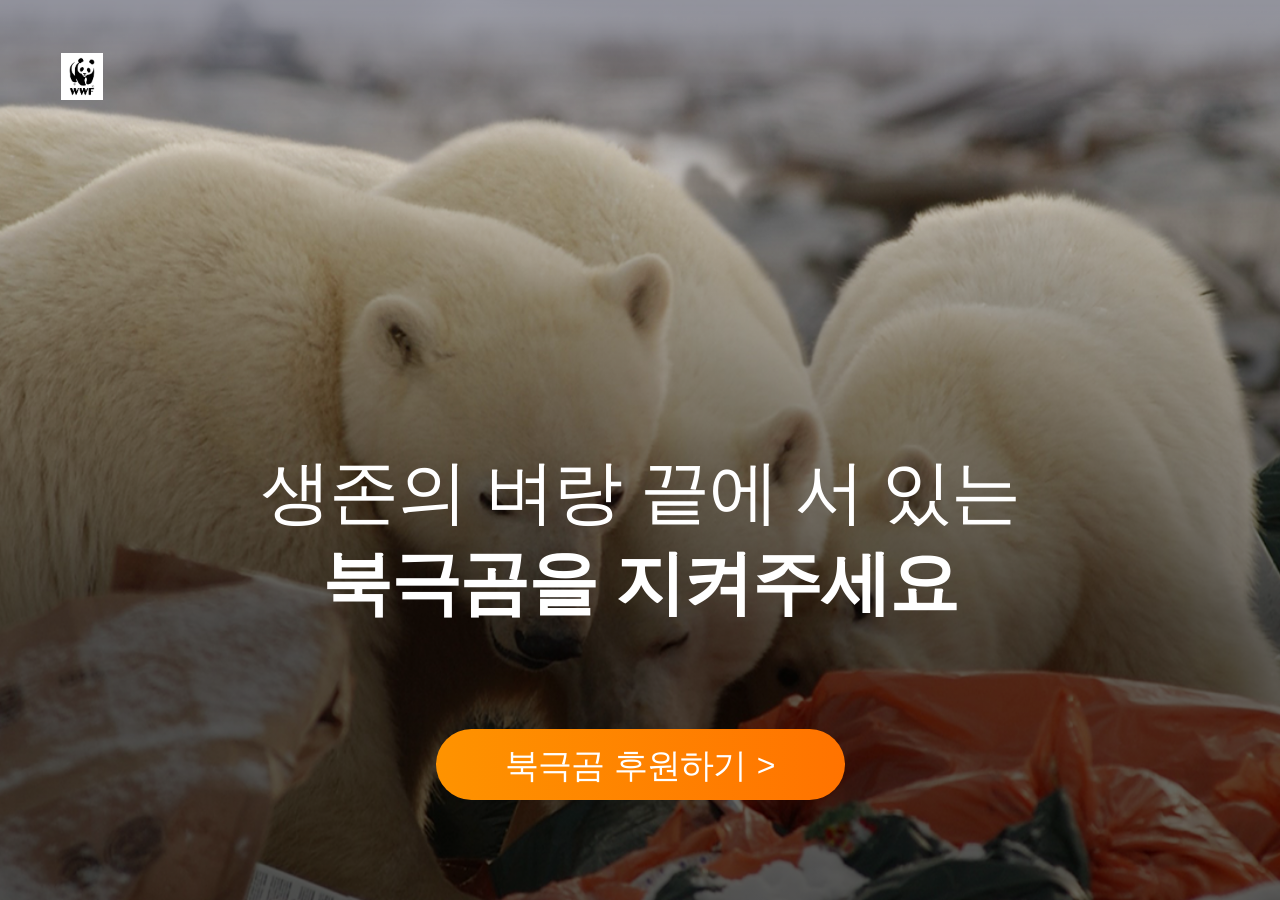
==== index.html @ 261e4819 "1행 완성" ====
<!DOCTYPE html>
<html lang="ko">
<head>
    <meta charset="UTF-8">
    <meta name="viewport" content="width=device-width, initial-scale=1.0">
    <meta name="keywords" content="">
    <meta name="description" content="">
    <title>WWF | 북극곰 보호 캠페인</title>
    <link rel="shortcut icon" href="./images/logo.jpg" type="image/x-icon">
    <link rel="stylesheet" href="./styles/reset.css">
    <link rel="stylesheet" href="./styles/common.css">
    <link rel="stylesheet" href="./styles/index.css">
    <link rel="stylesheet" href="./styles/responsive.css">
</head>
<body>
    <div id="wrap">
        <!-- 1행 캠페인 표지 -->
        <section class="container intro">
            <p class="logo"><img src="./images/logo.jpg" alt="wwf"></p>
            <h1><span>생존의 벼랑 끝에 서 있는</span><span>북극곰을 지켜주세요</span></h1>
            <a href="#" class="sponsor_btn"><em>북극곰 후원하기</em><!-- after --></a>
        </section>
        <!-- 2행 퀴즈 -->
        <!-- 3행 영상 -->
        <!-- 4행 50감소 -->
        <!-- 5행 인류재앙 -->
        <!-- 6행 빙하위기 -->
        <!-- 7행 WWF단체소개 -->
        <!-- 8행 활동내역 -->
        <!-- 9행 선물정보 -->
        <!-- 10행 안내 -->
    </div>
</body>
</html>
---- styles/common.css ----
/* 공통 common.css */
#wrap {}
#wrap * {transition:all 0.3s;}
#wrap .container {min-width:320px;}
/* mobile design - .sponsor_btn */
#wrap .container .sponsor_btn {
    width:164px; height:41px; display:block; margin:0 auto;
    background:linear-gradient(90deg, #FE9300, #FF7300);
    border-radius:37.5px;
    display:flex; flex-flow:row nowrap; gap:10px;
    justify-content: center; align-items: center;
}
#wrap .container .sponsor_btn::after {
    content:'>'; display:block; 
    color:#fff; font-size:0.75rem;
    transition:font-weight 0.3s;
}
#wrap .container .sponsor_btn em {
    color:#fff; font-weight:500;
}
#wrap .container .sponsor_btn:hover::after {
    animation:x4 0.4s linear alternate infinite;
    font-weight:600; 
}
@keyframes x4 {
    0% {transform:translateX(0);}
    100% {transform:translateX(4px);}
}
---- styles/index.css ----
/* =================================1행 캠페인 표지(m) */
#wrap .intro {/* 북극곰배경 bg1.png */
    padding:100px 0;
    background-image:url(../images/bg1.png); /* 배경이미지 속성 사용시 다른 background-로 시작하는 배경추가속성도 생각하기 */
    background-size:auto 130%; background-position:center bottom;
    position:relative;
}
#wrap .intro > * {position:relative; z-index:100;}
#wrap .intro::after {/* 북극곰배경 위에 깔리는 반투명한 검은색배경 rgba() */
    /* 가상요소 before, after(자식)의 필수속성이 뭔지 먼저 생각하기 */
    content:''; display:block;
    background:linear-gradient(transparent, #000 69%); opacity:0.6;
    width:100%; height:100%;
    position:absolute; left:0; top:0; z-index:90; /* p,h1,a(형제들)와 겹침효과를 줄 수 있는 CSS 속성 생각하기 */
}
#wrap .intro .logo {
    width:24px; /* w,h 중 한가지값만 작성(나머지는 자동비율조정) */
    position:absolute; /* 피그마 무시기능과 동일 absolute */
    left:21px; top:18px;
}
#wrap .intro .logo img {width:100%;}/*이미지는w100%설정후부모크기,위치따라가게하는개념체크*/
#wrap .intro h1 {text-align:center; margin:0 0 50px;}
#wrap .intro h1 span {
    color:#fff; display:block;
    font-size:1.88rem; line-height:1.3; font-weight:500;
}
#wrap .intro h1 span:nth-child(1) {}
#wrap .intro h1 span:nth-child(2) {}
#wrap .intro .sponsor_btn {}
---- styles/responsive.css ----
/* 반응형조건 responsive */
/* m(320~) -> t(1024~) -> d(1250~) */
@media screen and (min-width:860px) {
    #wrap .intro {padding:300px 0 100px;}
}/* 860~1023 */
@media screen and (min-width:1024px) {
    #wrap .intro {padding:410px 0 100px;}
    #wrap .intro .logo {width:32px; left:36px; top:30px;}
    #wrap .intro h1 {margin:0 0 100px;}
    #wrap .intro h1 span {font-size:3.13rem; font-weight:600;}
    #wrap .container .sponsor_btn {width:238px; height:60px;}
    #wrap .container .sponsor_btn em {font-size:1.38rem;}
    #wrap .container .sponsor_btn::after {font-size:1rem;}
}/* 1024~1249 */
@media screen and (min-width:1250px) {
    #wrap .intro {padding:447px 0 100px;}
    #wrap .intro .logo {width:42px; left:61px; top:53px;}
    #wrap .intro h1 span {font-size:4.38rem;}
    #wrap .intro h1 span:nth-child(1) {font-weight:400;}
    #wrap .intro h1 span:nth-child(2) {font-weight:700;}
    #wrap .container .sponsor_btn {width:409px; height:71px;}
    #wrap .container .sponsor_btn em {font-size:2.13rem;}
    #wrap .container .sponsor_btn::after {font-size:2rem;}
}/* 1250~max */
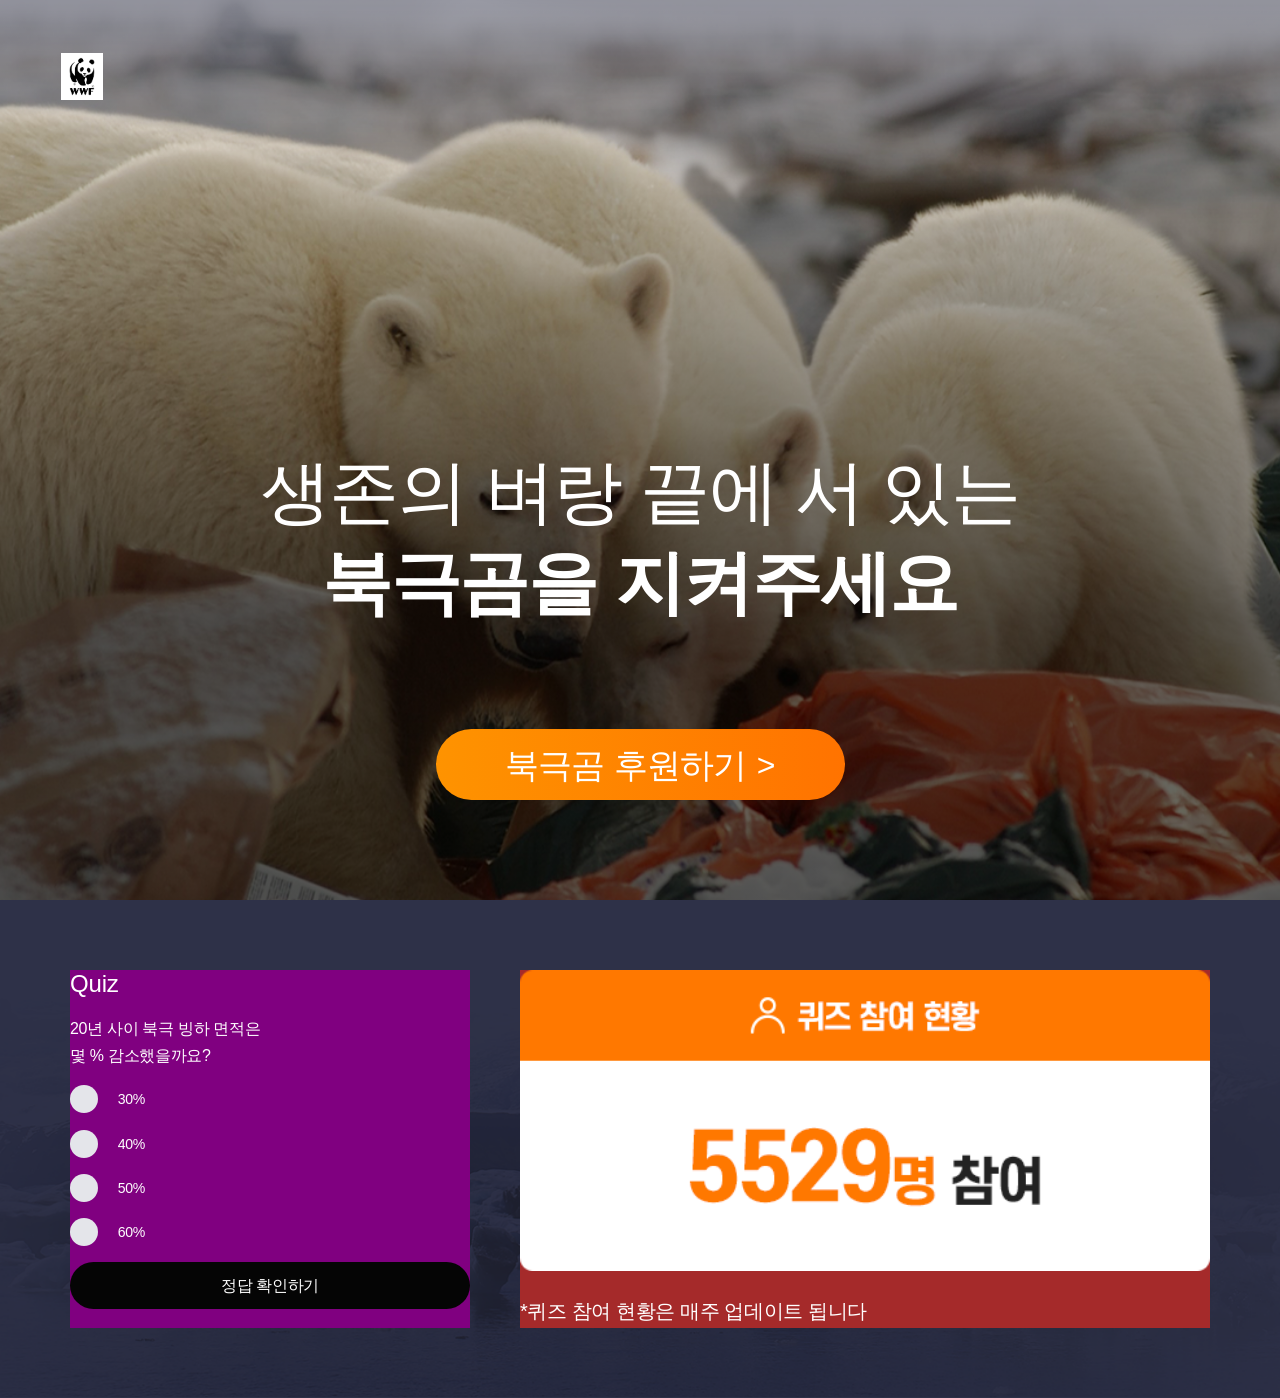
==== commit f215d2ef: "2행" ====
--- a/index.html
+++ b/index.html
@@ -21,6 +21,39 @@
             <a href="#" class="sponsor_btn"><em>북극곰 후원하기</em><!-- after --></a>
         </section>
         <!-- 2행 퀴즈 -->
+        <div class="container quiz_bg">
+            <section class="contents quiz">
+                <div class="quiz_list">
+                    <h1>Quiz</h1>
+                    <h2><span>20년 사이 북극 빙하 면적은</span><span>몇 % 감소했을까요?</span></h2>
+                    <form action="#" method="get" id="quiz_frm">
+                        <ul>
+                            <li>
+                                <input type="radio" name="quiz_group" id="q30" value="q30">
+                                <label for="q30">30%</label>
+                            </li>
+                            <li>
+                                <input type="radio" name="quiz_group" id="q40" value="q40">
+                                <label for="q40">40%</label>
+                            </li>
+                            <li>
+                                <input type="radio" name="quiz_group" id="q50" value="q50">
+                                <label for="q50">50%</label>
+                            </li>
+                            <li>
+                                <input type="radio" name="quiz_group" id="q60" value="q60">
+                                <label for="q60">60%</label>
+                            </li>
+                        </ul>
+                        <button type="button" id="answer_btn">정답 확인하기</button>
+                    </form>
+                </div>
+                <div class="quiz_status">
+                    <img src="./images/quiz_contents.png" alt="">
+                    <p>*퀴즈 참여 현황은 매주 업데이트 됩니다</p>
+                </div>
+            </section>
+        </div>
         <!-- 3행 영상 -->
         <!-- 4행 50감소 -->
         <!-- 5행 인류재앙 -->
--- a/styles/common.css
+++ b/styles/common.css
@@ -2,6 +2,7 @@
 #wrap {}
 #wrap * {transition:all 0.3s;}
 #wrap .container {min-width:320px;}
+#wrap .container .contents {max-width:1250px; margin:0 auto;}
 /* mobile design - .sponsor_btn */
 #wrap .container .sponsor_btn {
     width:164px; height:41px; display:block; margin:0 auto;
--- a/styles/index.css
+++ b/styles/index.css
@@ -26,4 +26,56 @@
 }
 #wrap .intro h1 span:nth-child(1) {}
 #wrap .intro h1 span:nth-child(2) {}
-#wrap .intro .sponsor_btn {}+#wrap .intro .sponsor_btn {}
+/* ================================================2행 퀴즈(m) */
+#wrap .quiz_bg {
+    background-image: url(../images/quiz_bg.png);
+    background-size:cover; background-position:center;
+    padding:70px;
+}
+#wrap .quiz_bg .quiz {
+    display:flex; flex-flow:column nowrap;/* t, d column -> row */
+    gap:50px;
+}
+#wrap .quiz_bg .quiz .quiz_list {/* margin:0 0 50px; */ background:purple;}
+#wrap .quiz_bg .quiz .quiz_list > * {margin:0 0 16px;}
+#wrap .quiz_bg .quiz .quiz_list h1 {
+    font-size:1.5rem; line-height:1.2; color:#fff;
+    letter-spacing: -0.01rem; font-weight:500;
+    font-family:'Noto Sans KR', sans-serif;/* 단독글꼴일경우 */
+}
+#wrap .quiz_bg .quiz .quiz_list h2 {}
+#wrap .quiz_bg .quiz .quiz_list h2 span {
+    display:block; line-height:1.7; color:#fff;
+}
+#wrap .quiz_bg .quiz .quiz_list h2 span:nth-child(1) {}
+#wrap .quiz_bg .quiz .quiz_list h2 span:nth-child(2) {}
+#wrap .quiz_bg .quiz .quiz_list #quiz_frm {margin:0;}
+#wrap .quiz_bg .quiz .quiz_list #quiz_frm ul {margin:0 0 16px;}
+#wrap .quiz_bg .quiz .quiz_list #quiz_frm ul li {position:relative; margin:0 0 16px;}
+#wrap .quiz_bg .quiz .quiz_list #quiz_frm ul li:last-child {margin:0;}
+#wrap .quiz_bg .quiz .quiz_list #quiz_frm ul li input {display:none;}
+#wrap .quiz_bg .quiz .quiz_list #quiz_frm ul li input:checked + label  {
+    background-image:url(../images/chk_on.svg);
+}
+#wrap .quiz_bg .quiz .quiz_list #quiz_frm ul li label {
+    color:#fff; font-size:0.88rem; /* line-height:1.7; */
+    background-image:url(../images/chk_off.svg);
+    background-size:16px; background-repeat:no-repeat;
+    padding-left:47.75px;
+}
+#wrap .quiz_bg .quiz .quiz_list #quiz_frm ul li:hover::after {
+    content:''; display:block; position:absolute; left:0; bottom:-10px; 
+    width:100%; height:2px; background:linear-gradient(90deg, #ff7300, transparent)
+}
+#wrap .quiz_bg .quiz .quiz_list #quiz_frm ul li:hover label {color:#ff7300;}
+#wrap .quiz_bg .quiz .quiz_list #quiz_frm #answer_btn {
+    background:#050505; color:#fff; line-height:1.7;
+    padding:10px; border-radius:50px; width:100%; transition:background 0.3s;
+}
+#wrap .quiz_bg .quiz .quiz_list #quiz_frm #answer_btn:hover {background:#ff7300;}
+#wrap .quiz_bg .quiz .quiz_status {background:brown;}
+#wrap .quiz_bg .quiz .quiz_status img {width:100%;}
+#wrap .quiz_bg .quiz .quiz_status p {
+    line-height:1.7; color:#fff; font-size:1.25rem; margin:20px 0 0;
+}
--- a/styles/responsive.css
+++ b/styles/responsive.css
@@ -1,5 +1,11 @@
 /* 반응형조건 responsive */
 /* m(320~) -> t(1024~) -> d(1250~) */
+@media screen and (min-width:550px) {
+    /* ----------------------------------------------2행 퀴즈 */
+    #wrap .quiz_bg .quiz {flex-flow:row nowrap;}
+    #wrap .quiz_bg .quiz .quiz_list {width:200px;}
+    #wrap .quiz_bg .quiz .quiz_status {flex:1;}
+}
 @media screen and (min-width:860px) {
     #wrap .intro {padding:300px 0 100px;}
 }/* 860~1023 */
@@ -11,6 +17,11 @@
     #wrap .container .sponsor_btn {width:238px; height:60px;}
     #wrap .container .sponsor_btn em {font-size:1.38rem;}
     #wrap .container .sponsor_btn::after {font-size:1rem;}
+    /* ----------------------------------------------2행 퀴즈 */
+    #wrap .quiz_bg .quiz .quiz_list {width:400px;}
+    #wrap .quiz_bg .quiz .quiz_list #quiz_frm ul li label  {
+        background-size:28px; display:block; line-height: 2;
+    }
 }/* 1024~1249 */
 @media screen and (min-width:1250px) {
     #wrap .intro {padding:447px 0 100px;}
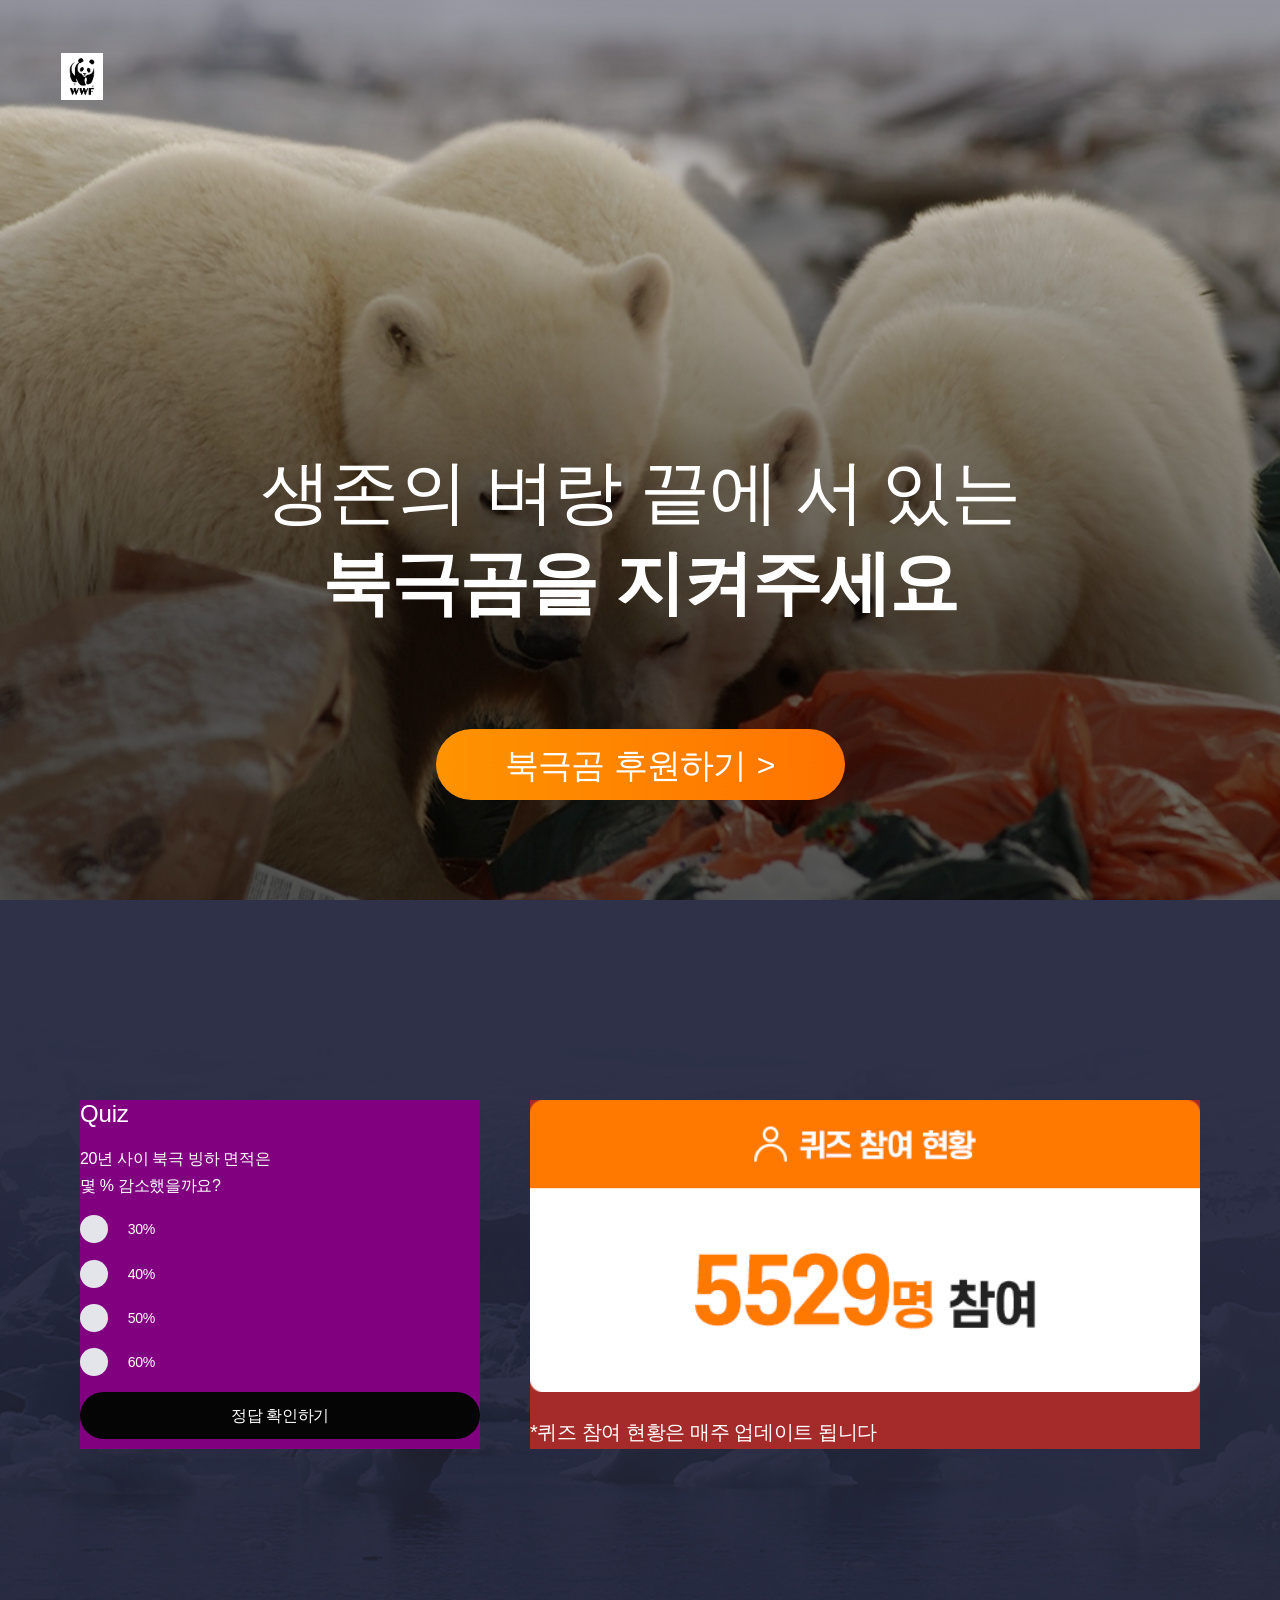
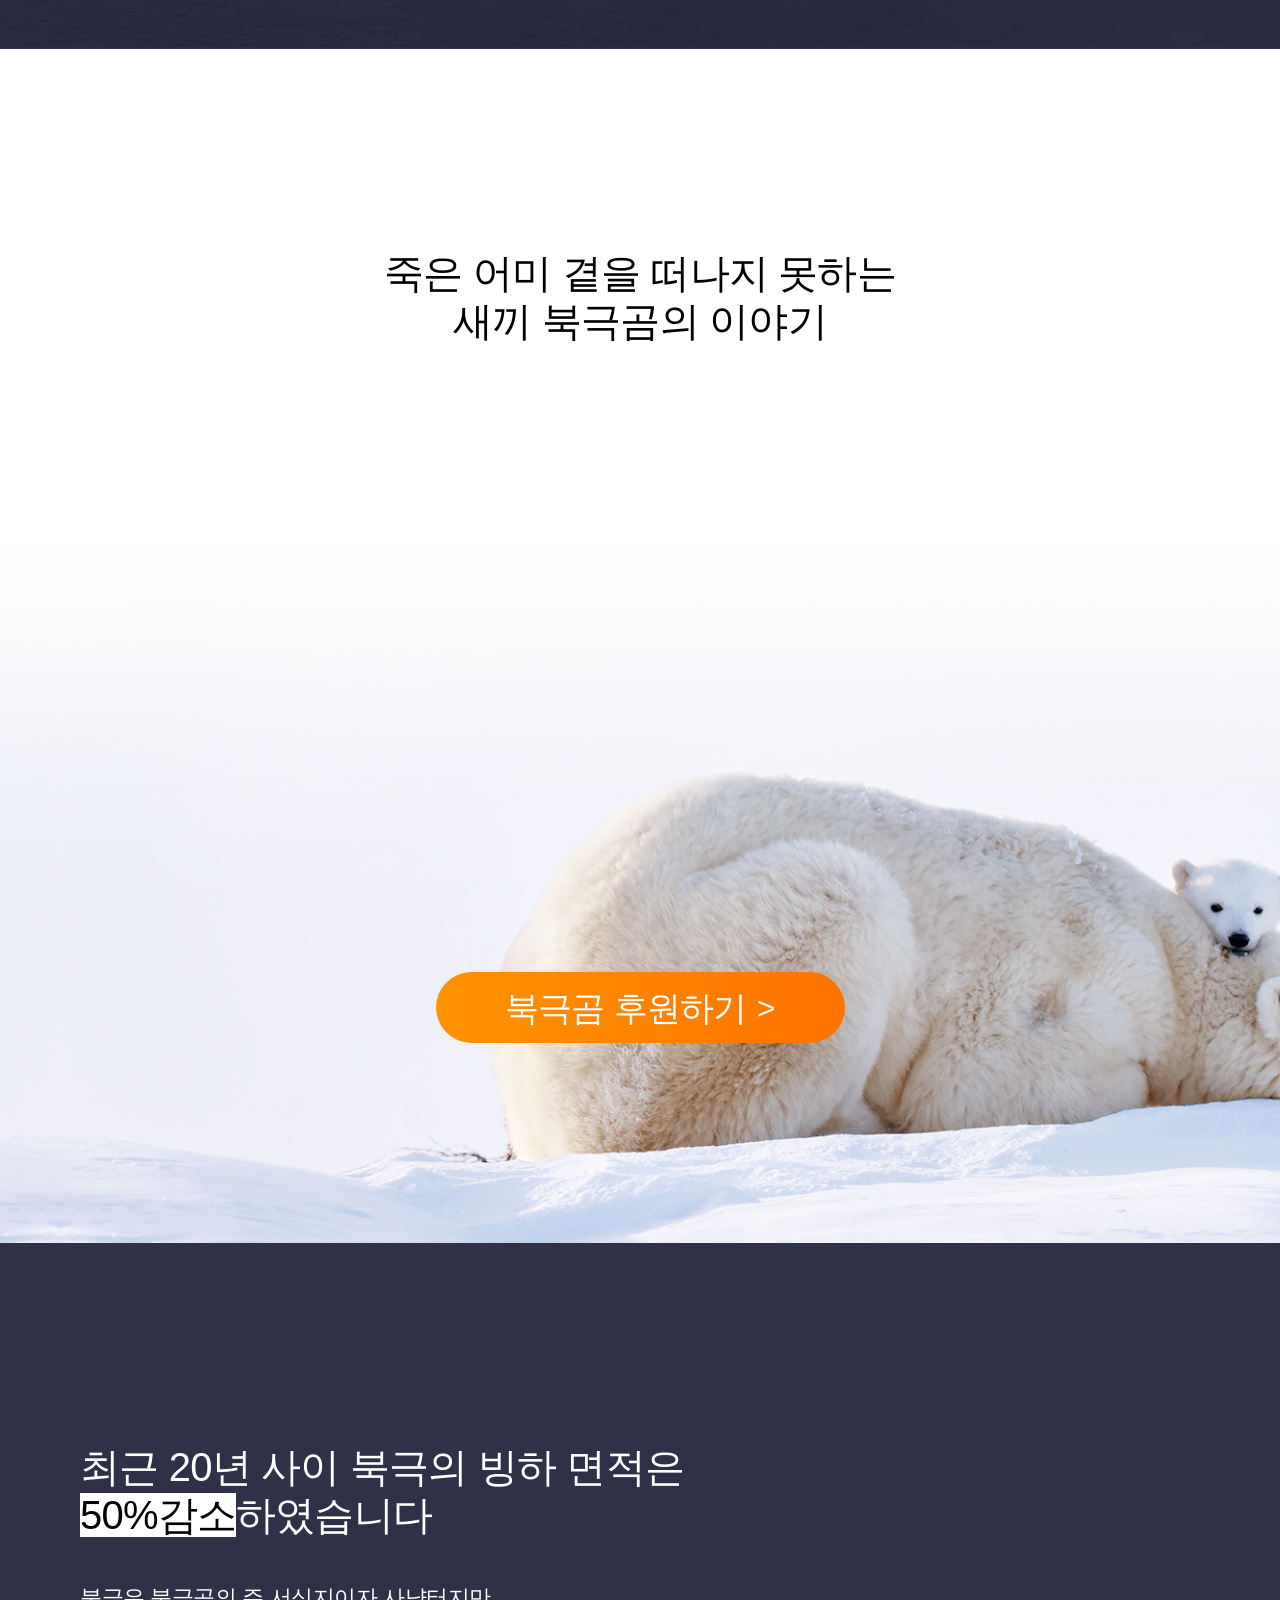
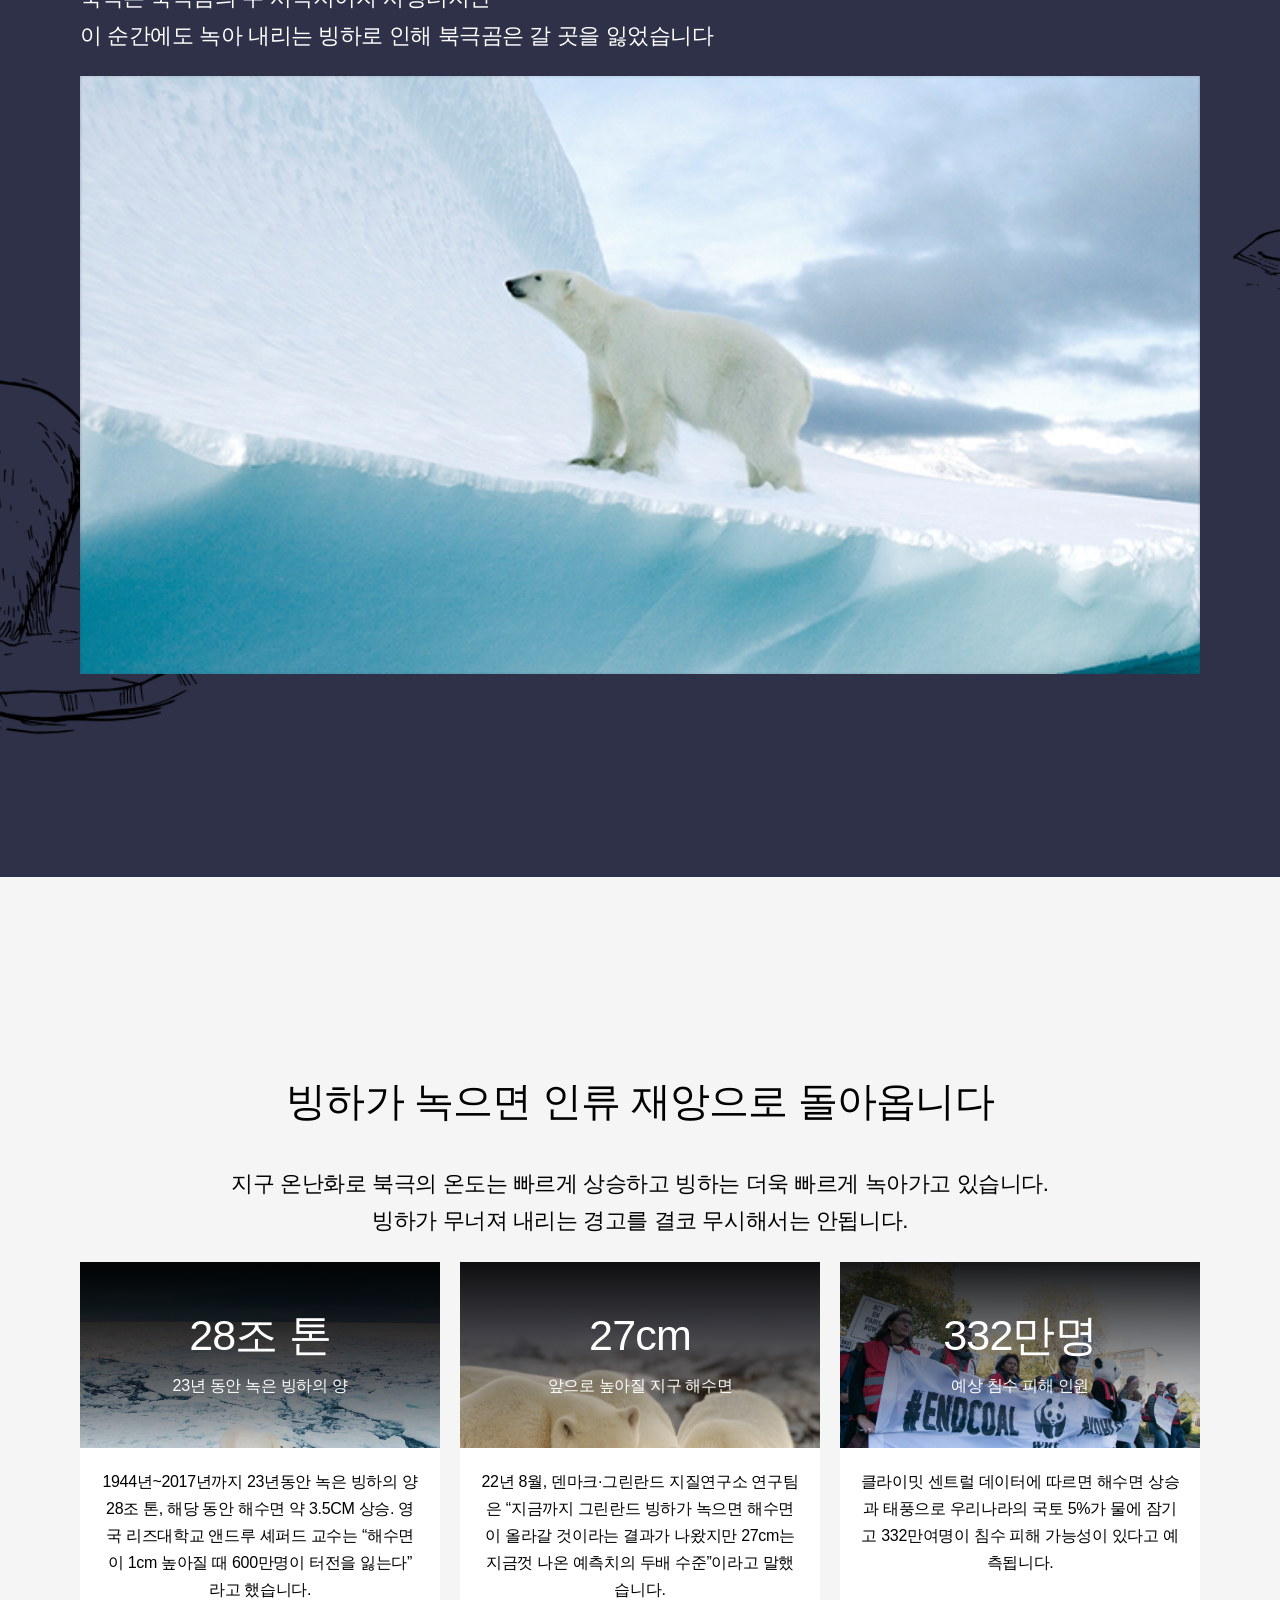
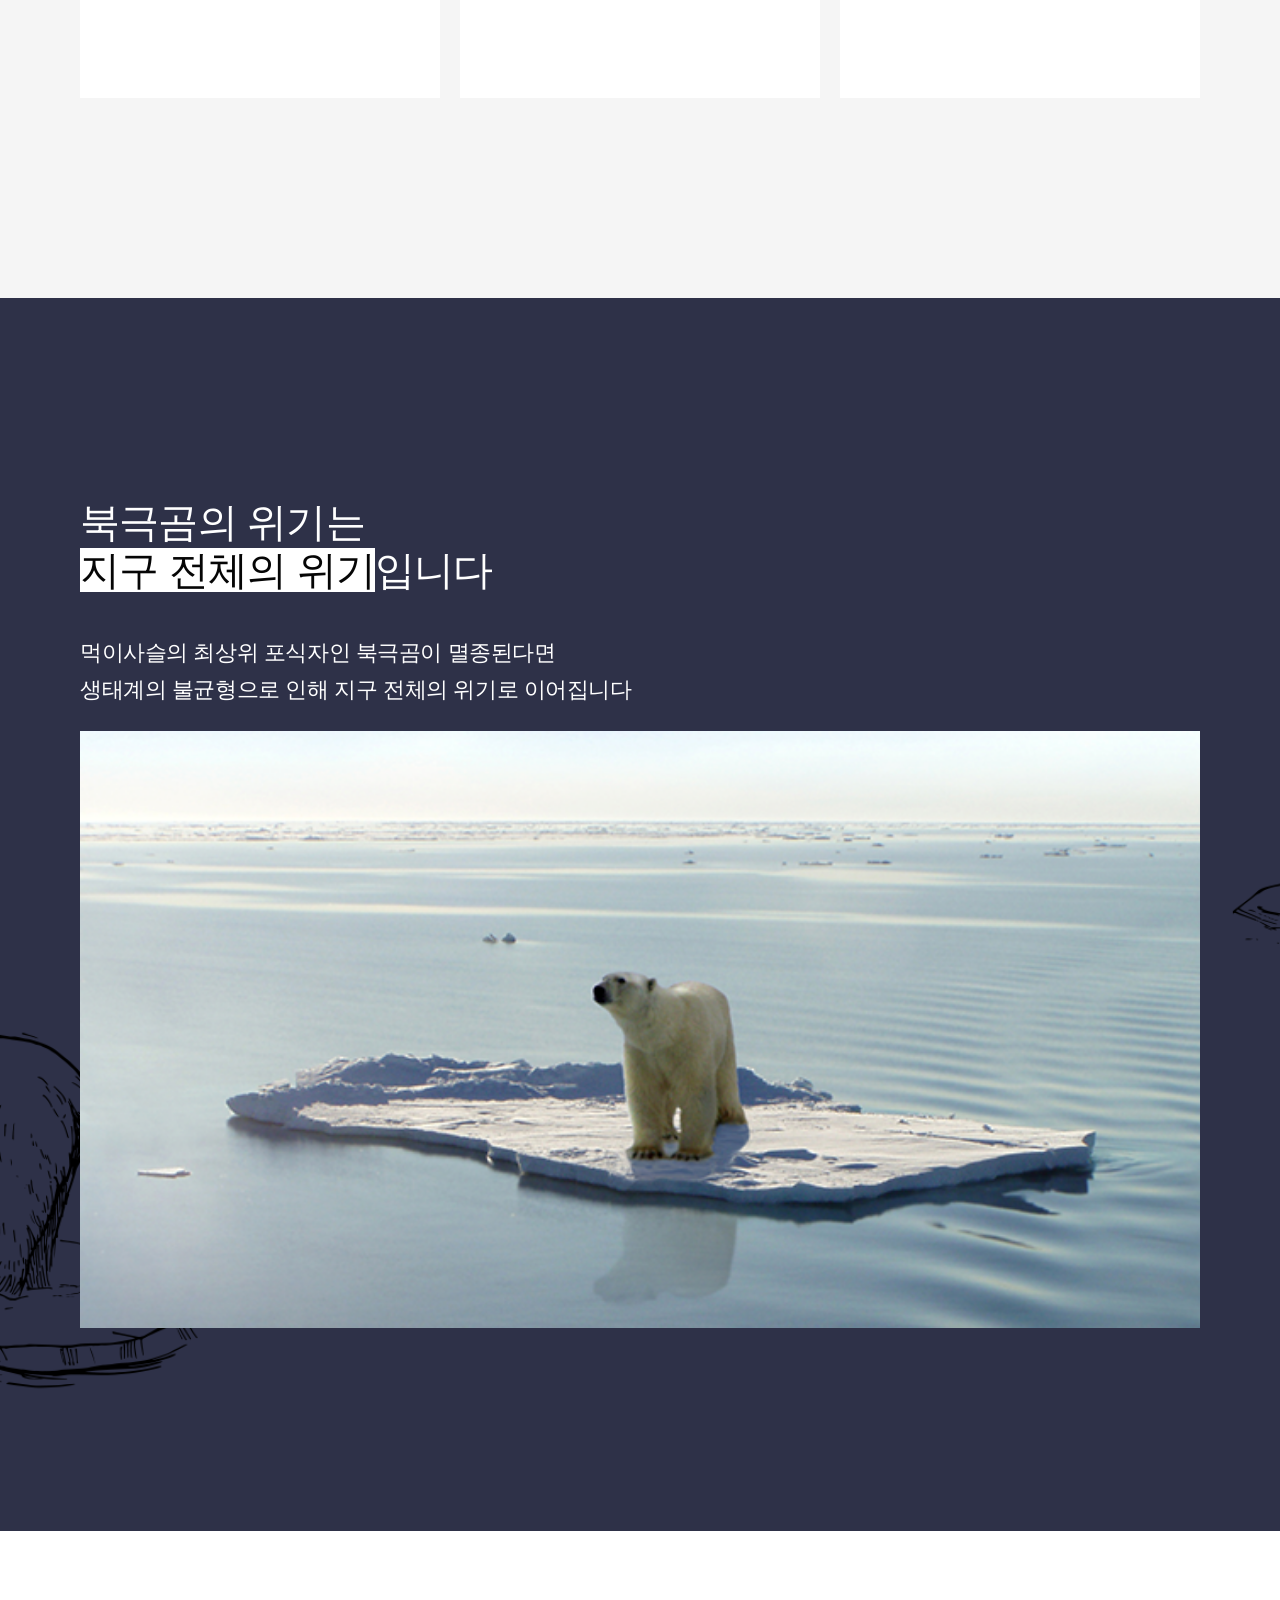
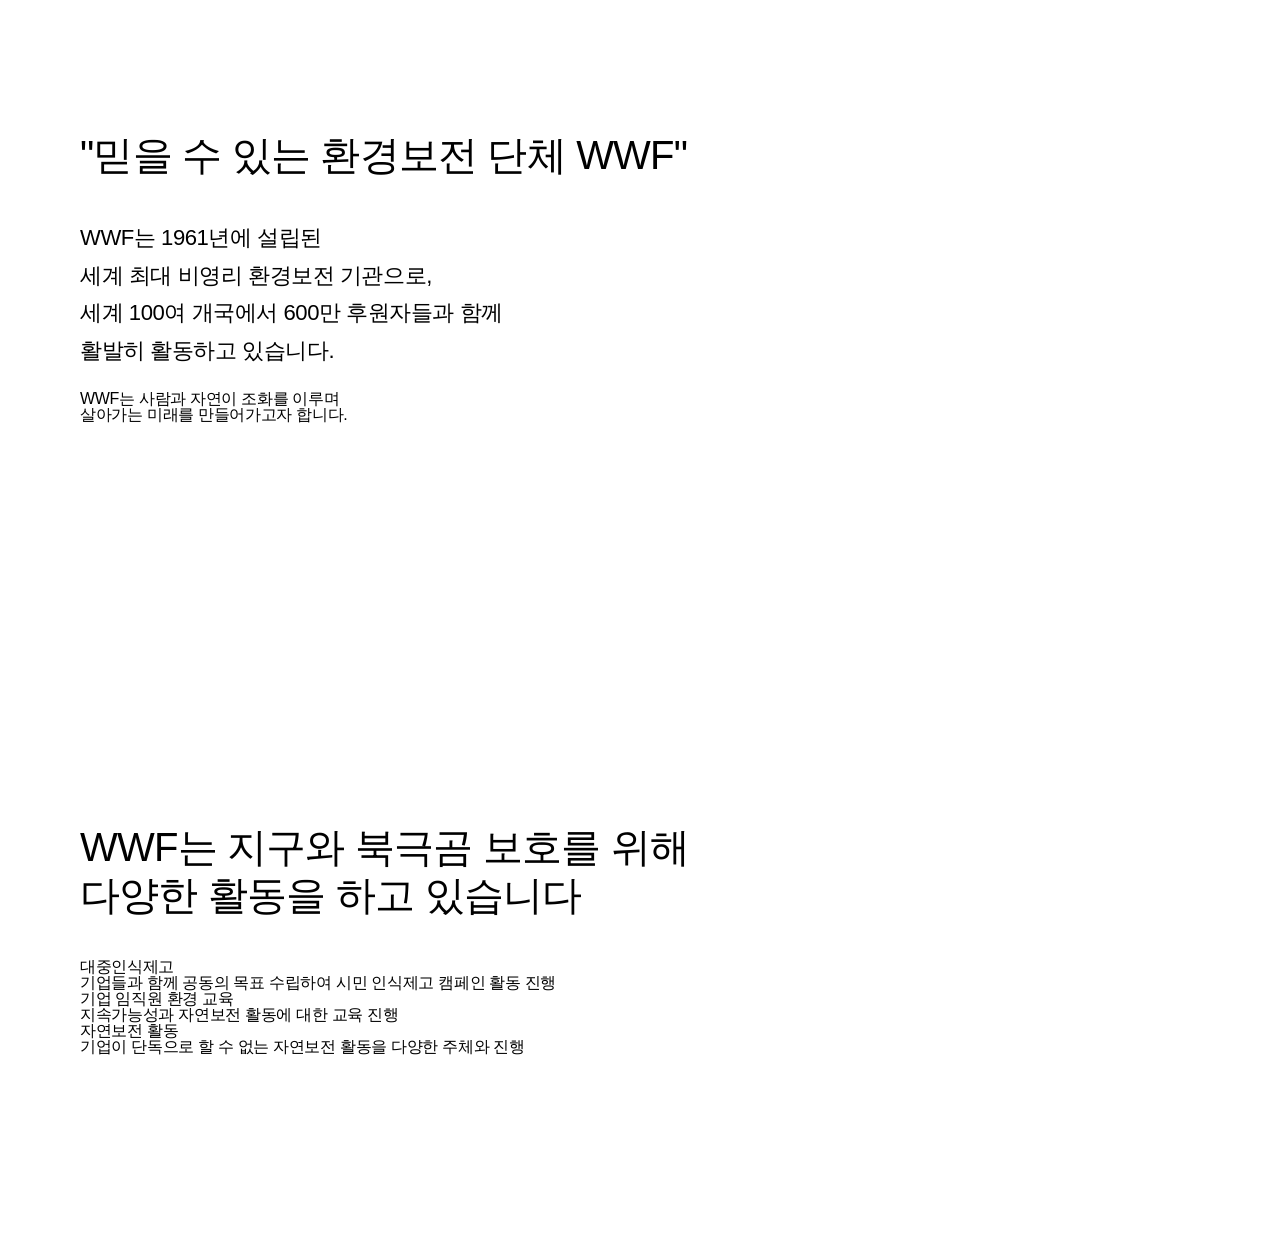
==== commit e8720494: "3/6" ====
--- a/index.html
+++ b/index.html
@@ -55,11 +55,99 @@
             </section>
         </div>
         <!-- 3행 영상 -->
+        <div class="container video_bg">
+            <div class="contents video">
+                <h1>죽은 어미 곁을 떠나지 못하는<br>새끼 북극곰의 이야기</h1>
+                <iframe src="https://www.youtube.com/embed/u9V5MBqhLRc" title="기후변화를 막고 녹아내리는 북극에서 북극곰을 지켜주세요!" frameborder="0" allow="accelerometer; autoplay; clipboard-write; encrypted-media; gyroscope; picture-in-picture; web-share" referrerpolicy="strict-origin-when-cross-origin" allowfullscreen></iframe>
+                <a href="#" class="sponsor_btn"><em>북극곰 후원하기</em><!-- after --></a>
+            </div>
+        </div>
         <!-- 4행 50감소 -->
+        <div class="container reduction_bg">
+            <div class="contents reduction">
+                <h1>최근 20년 사이 북극의 빙하 면적은<br><span class="highlight">50%감소</span>하였습니다</h1>
+                <p>북극은 북극곰의 주 서식지이자 사냥터지만<br>이 순간에도 녹아 내리는 빙하로 인해 북극곰은 갈 곳을 잃었습니다</p>
+                <p><img src="./images/reduction_50.png" alt=""></p>
+            </div>
+        </div>
         <!-- 5행 인류재앙 -->
+        <div class="container humanity_bg">
+            <div class="contents humanity">
+                <h1>빙하가 녹으면 인류 재앙으로 돌아옵니다</h1>
+                <p>지구 온난화로 북극의 온도는 빠르게 상승하고 빙하는 더욱 빠르게 녹아가고 있습니다.<br>빙하가 무너져 내리는 경고를 결코 무시해서는 안됩니다.</p>
+                <ul class="list">
+                    <li>
+                        <dl>
+                            <dt>28조 톤</dt>
+                            <dd>23년 동안 녹은 빙하의 양</dd>
+                        </dl>
+                        <div class="txt">
+                            <p>1944년~2017년까지 23년동안 녹은 빙하의 양 28조 톤, 해당 동안 해수면 약 3.5CM 상승. 영국 리즈대학교 앤드루 셰퍼드 교수는 “해수면이 1cm 높아질 때 600만명이 터전을 잃는다” 라고 했습니다.</p>
+                        </div>
+                    </li>
+                    <li>
+                        <dl>
+                            <dt>27cm</dt>
+                            <dd>앞으로 높아질 지구 해수면</dd>
+                        </dl>
+                        <div class="txt">
+                            <p>22년 8월, 덴마크·그린란드 지질연구소 연구팀은 “지금까지 그린란드 빙하가 녹으면 해수면이 올라갈 것이라는 결과가 나왔지만 27cm는 지금껏 나온 예측치의 두배 수준”이라고 말했습니다.</p>
+                        </div>
+                    </li>
+                    <li>
+                        <dl>
+                            <dt>332만명</dt>
+                            <dd>예상 침수 피해 인원</dd>
+                        </dl>
+                        <div class="txt">
+                            <p>클라이밋 센트럴 데이터에 따르면 해수면 상승과 태풍으로 우리나라의 국토 5%가 물에 잠기고 332만여명이 침수 피해 가능성이 있다고 예측됩니다.</p>
+                        </div>
+                    </li>
+                </ul>
+            </div>
+        </div>
         <!-- 6행 빙하위기 -->
+        <div class="container crisis_bg">
+            <div class="contents crisis">
+                <h1>북극곰의 위기는<br><span class="highlight">지구 전체의 위기</span>입니다</h1>
+                <p>먹이사슬의 최상위 포식자인 북극곰이 멸종된다면<br>생태계의 불균형으로 인해 지구 전체의 위기로 이어집니다</p>
+                <p><img src="./images/bg2.png" alt=""></p>
+            </div>
+        </div>
         <!-- 7행 WWF단체소개 -->
+        <div class="container wwf_bg">
+            <div class="contents wwf">
+                <h1>"믿을 수 있는 환경보전 단체 WWF"</h1>
+                <p>WWF는 1961년에 설립된<br>세계 최대 비영리 환경보전 기관으로,<br>세계 100여 개국에서 600만 후원자들과 함께<br>활발히 활동하고 있습니다.</p>
+                <p>WWF는 사람과 자연이 조화를 이루며<br>살아가는 미래를 만들어가고자 합니다.</p>
+            </div>
+        </div>
         <!-- 8행 활동내역 -->
+        <div class="container activity_bg">
+            <div class="contents activity">
+                <h1>WWF는 지구와 북극곰 보호를 위해<br>다양한 활동을 하고 있습니다</h1>
+                <ul class="details">
+                    <li>
+                        <dl class="txt">
+                            <dt>대중인식제고</dt>
+                            <dd>기업들과 함께 공동의 목표 수립하여 시민 인식제고 캠페인 활동 진행</dd>
+                        </dl>
+                    </li>
+                    <li>
+                        <dl class="txt">
+                            <dt>기업 임직원 환경 교육</dt>
+                            <dd>지속가능성과 자연보전 활동에 대한 교육 진행</dd>
+                        </dl>
+                    </li>
+                    <li>
+                        <dl class="txt">
+                            <dt>자연보전 활동</dt>
+                            <dd>기업이 단독으로 할 수 없는 자연보전 활동을 다양한 주체와 진행</dd>
+                        </dl>
+                    </li>
+                </ul>
+            </div>
+        </div>
         <!-- 9행 선물정보 -->
         <!-- 10행 안내 -->
     </div>
--- a/styles/common.css
+++ b/styles/common.css
@@ -1,8 +1,21 @@
 /* 공통 common.css */
 #wrap {}
 #wrap * {transition:all 0.3s;}
-#wrap .container {min-width:320px;}
+#wrap .container {
+    min-width:320px;
+    background-size:cover; background-position:center;
+    padding:70px 15px;
+}
 #wrap .container .contents {max-width:1250px; margin:0 auto;}
+#wrap .container .contents h1 {
+    font-size:1.38rem; font-weight:500; line-height:1.2; margin:0 0 40px;
+}
+#wrap .container .contents h1 .highlight {
+    background-color:#fff; color:#050505; font-weight:500;
+}
+#wrap .container .contents h1+p {
+    font-size:0.81rem; line-height:1.7; font-weight:500; margin:0 0 22px;
+}
 /* mobile design - .sponsor_btn */
 #wrap .container .sponsor_btn {
     width:164px; height:41px; display:block; margin:0 auto;
--- a/styles/index.css
+++ b/styles/index.css
@@ -30,7 +30,6 @@
 /* ================================================2행 퀴즈(m) */
 #wrap .quiz_bg {
     background-image: url(../images/quiz_bg.png);
-    background-size:cover; background-position:center;
     padding:70px;
 }
 #wrap .quiz_bg .quiz {
@@ -78,4 +77,56 @@
 #wrap .quiz_bg .quiz .quiz_status img {width:100%;}
 #wrap .quiz_bg .quiz .quiz_status p {
     line-height:1.7; color:#fff; font-size:1.25rem; margin:20px 0 0;
-}+}
+/* ============================================================3 */
+#wrap .video_bg {
+    background-image:url(../images/video_bg.png);
+    padding:50px 15px;
+}
+#wrap .video_bg .video h1 {text-align:center;}
+#wrap .video_bg .video iframe {width:100%; margin:0 0 70px;}
+/* ============================================================4 */
+#wrap .reduction_bg {
+    background-image:url(../images/reduction_50_bg.png);
+}
+#wrap .reduction_bg .reduction h1 {color:#fff;}
+#wrap .reduction_bg .reduction h1+p {color:#fff;}
+#wrap .reduction_bg .reduction p img {width:100%;}
+/* ============================================================5 */
+#wrap .humanity_bg {
+    background-color:#f5f5f5;
+}
+#wrap .humanity_bg .humanity h1 {text-align: center;}
+#wrap .humanity_bg .humanity h1+p {text-align: center;}
+#wrap .humanity_bg .humanity .list {
+    display:flex; flex-flow:column nowrap; gap:20px;
+    /* display:grid; grid-template-rows:1fr 1fr 1fr; */
+}
+#wrap .humanity_bg .humanity .list li dl {
+    background-size:cover; background-position:center;
+    padding:48px 0; text-align:center; position:relative;
+}
+#wrap .humanity_bg .humanity .list li dl * {
+    color:#fff; position:relative; z-index:10;
+}
+#wrap .humanity_bg .humanity .list li:nth-child(1) dl {background-image:url(../images/warming_28t.png);}
+#wrap .humanity_bg .humanity .list li:nth-child(2) dl {background-image:url(../images/warming_27cm.png);}
+#wrap .humanity_bg .humanity .list li:nth-child(3) dl {background-image:url(../images/wwf.jpg);}
+#wrap .humanity_bg .humanity .list li dl:before {
+    content:''; display:block; width:100%; height:100%;
+    position:absolute; left:0; top:0; z-index:9;
+    background:linear-gradient(rgba(0,0,0,0.9), transparent);
+}
+#wrap .humanity_bg .humanity .list li dl dt {
+    font-size:1.38rem; margin:0 0 11px; line-height:1.2; font-weight:500;
+}
+#wrap .humanity_bg .humanity .list li dl dd {line-height:1.7;}
+#wrap .humanity_bg .humanity .list li .txt {background:#fff; padding:20px;}
+#wrap .humanity_bg .humanity .list li .txt p {text-align:center; line-height:1.7; font-size:0.81rem;}
+/* ============================================================6 */
+#wrap .crisis_bg {
+    background-image:url(../images/reduction_50_bg.png);
+}
+#wrap .crisis_bg .crisis h1 {color:#fff;}
+#wrap .crisis_bg .crisis h1+p {color:#fff;}
+#wrap .crisis_bg .crisis p img {width:100%;}
--- a/styles/responsive.css
+++ b/styles/responsive.css
@@ -8,6 +8,19 @@
 }
 @media screen and (min-width:860px) {
     #wrap .intro {padding:300px 0 100px;}
+    /* -------------------------------------------3행~6행 공통 */
+    #wrap .container {padding:200px 80px;}
+    #wrap .container .contents h1 {font-size:2.5rem; margin:0 0 40px;}
+    #wrap .container .contents h1+p {font-size:1.38rem;}
+    /* -------------------------------------------3행 */
+    #wrap .video_bg .video h1 {margin:0 0 70px;}
+    #wrap .video_bg .video iframe {height:484px;}
+    /* -------------------------------------------5행 */
+    #wrap .humanity_bg .humanity .list {flex-flow:row nowrap;}
+    #wrap .humanity_bg .humanity .list li {flex:1;}
+    #wrap .humanity_bg .humanity .list li dl dt {font-size:2.69rem;}
+    #wrap .humanity_bg .humanity .list li .txt {height:250px;}
+    #wrap .humanity_bg .humanity .list li .txt p {font-size:1rem;}
 }/* 860~1023 */
 @media screen and (min-width:1024px) {
     #wrap .intro {padding:410px 0 100px;}
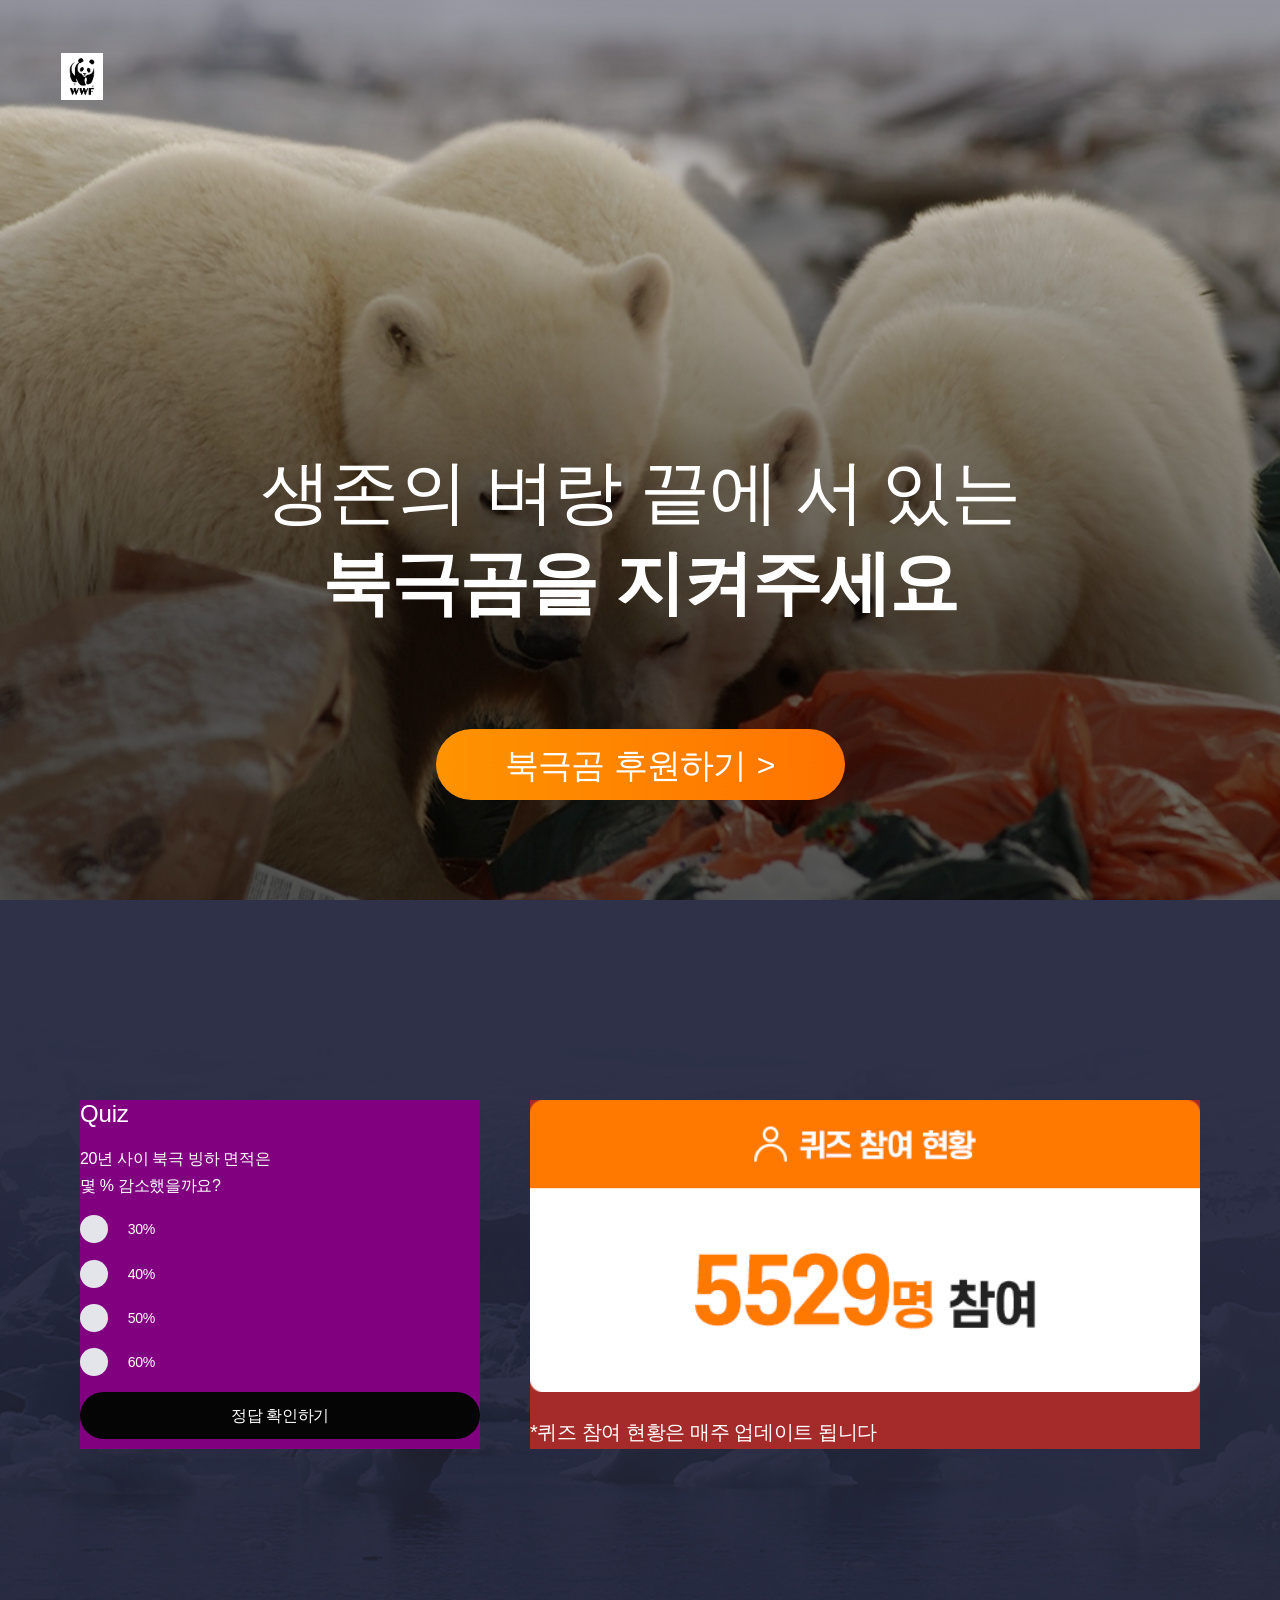
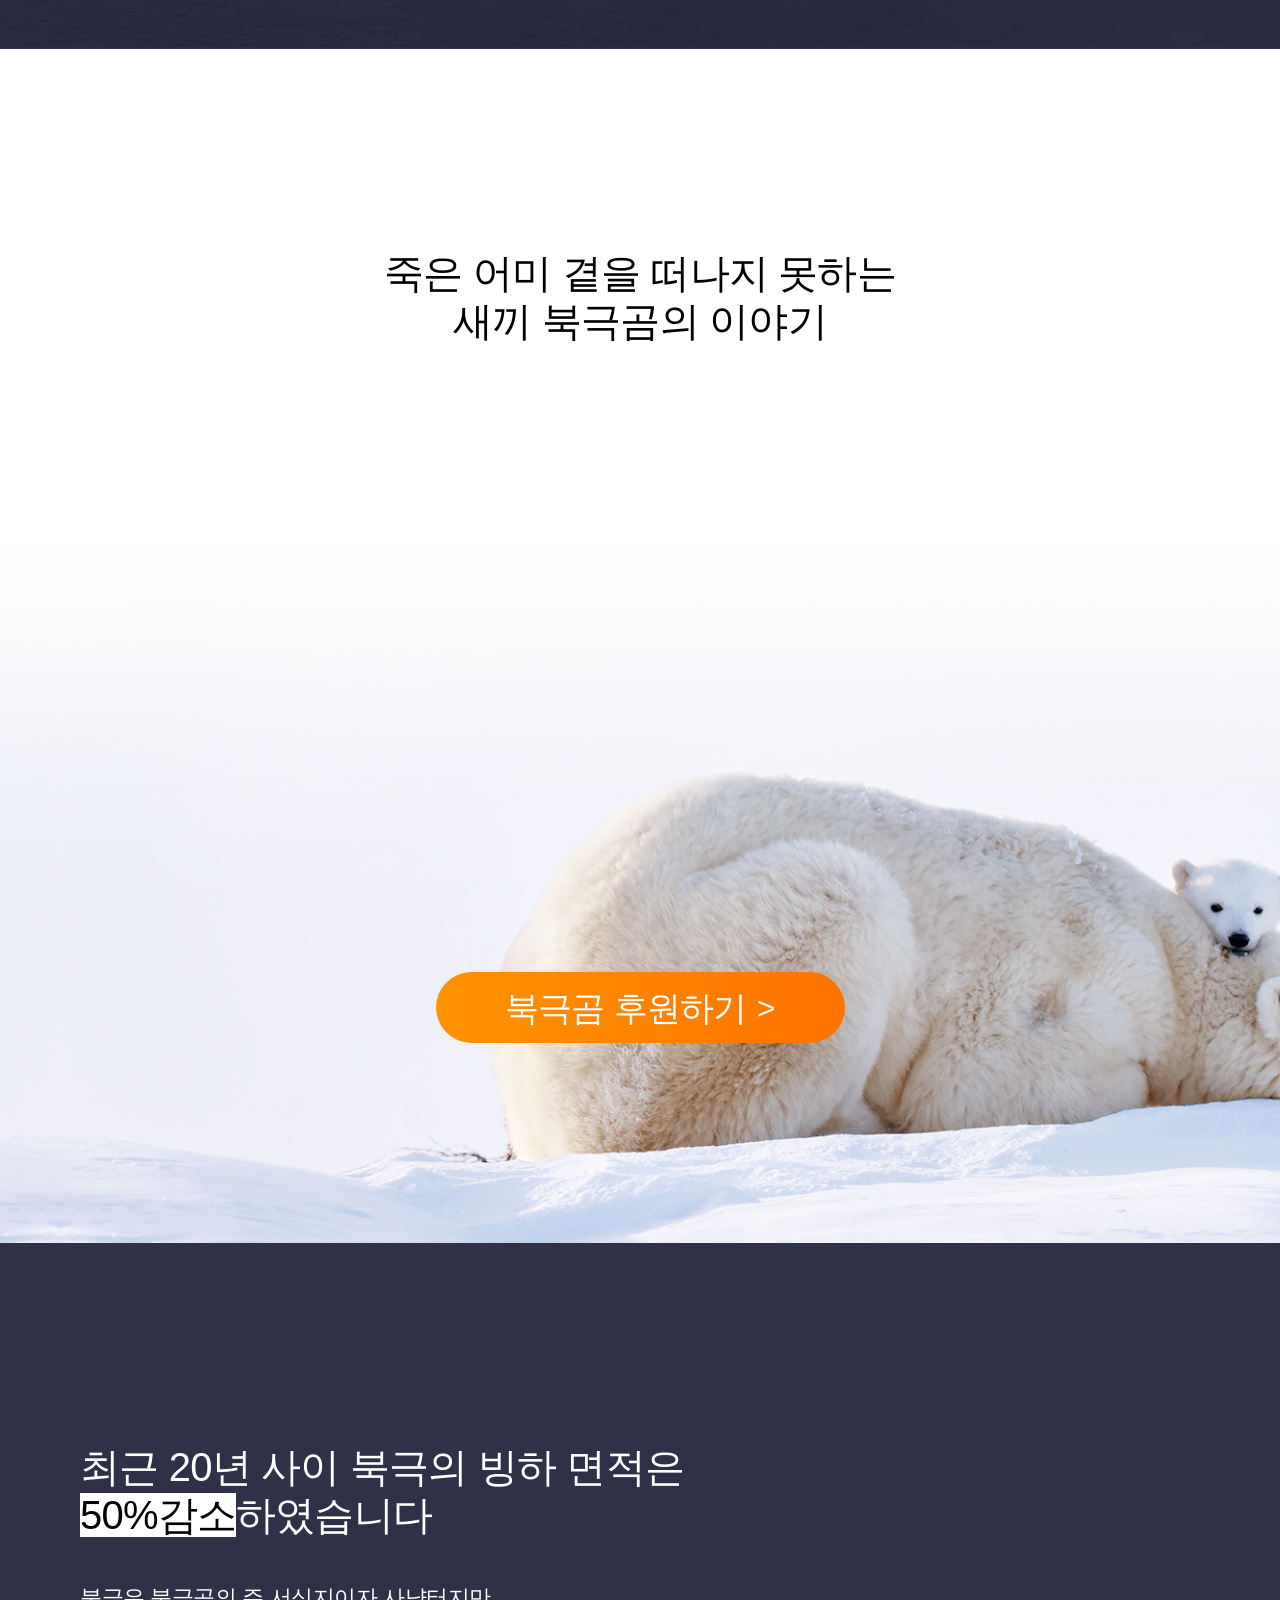
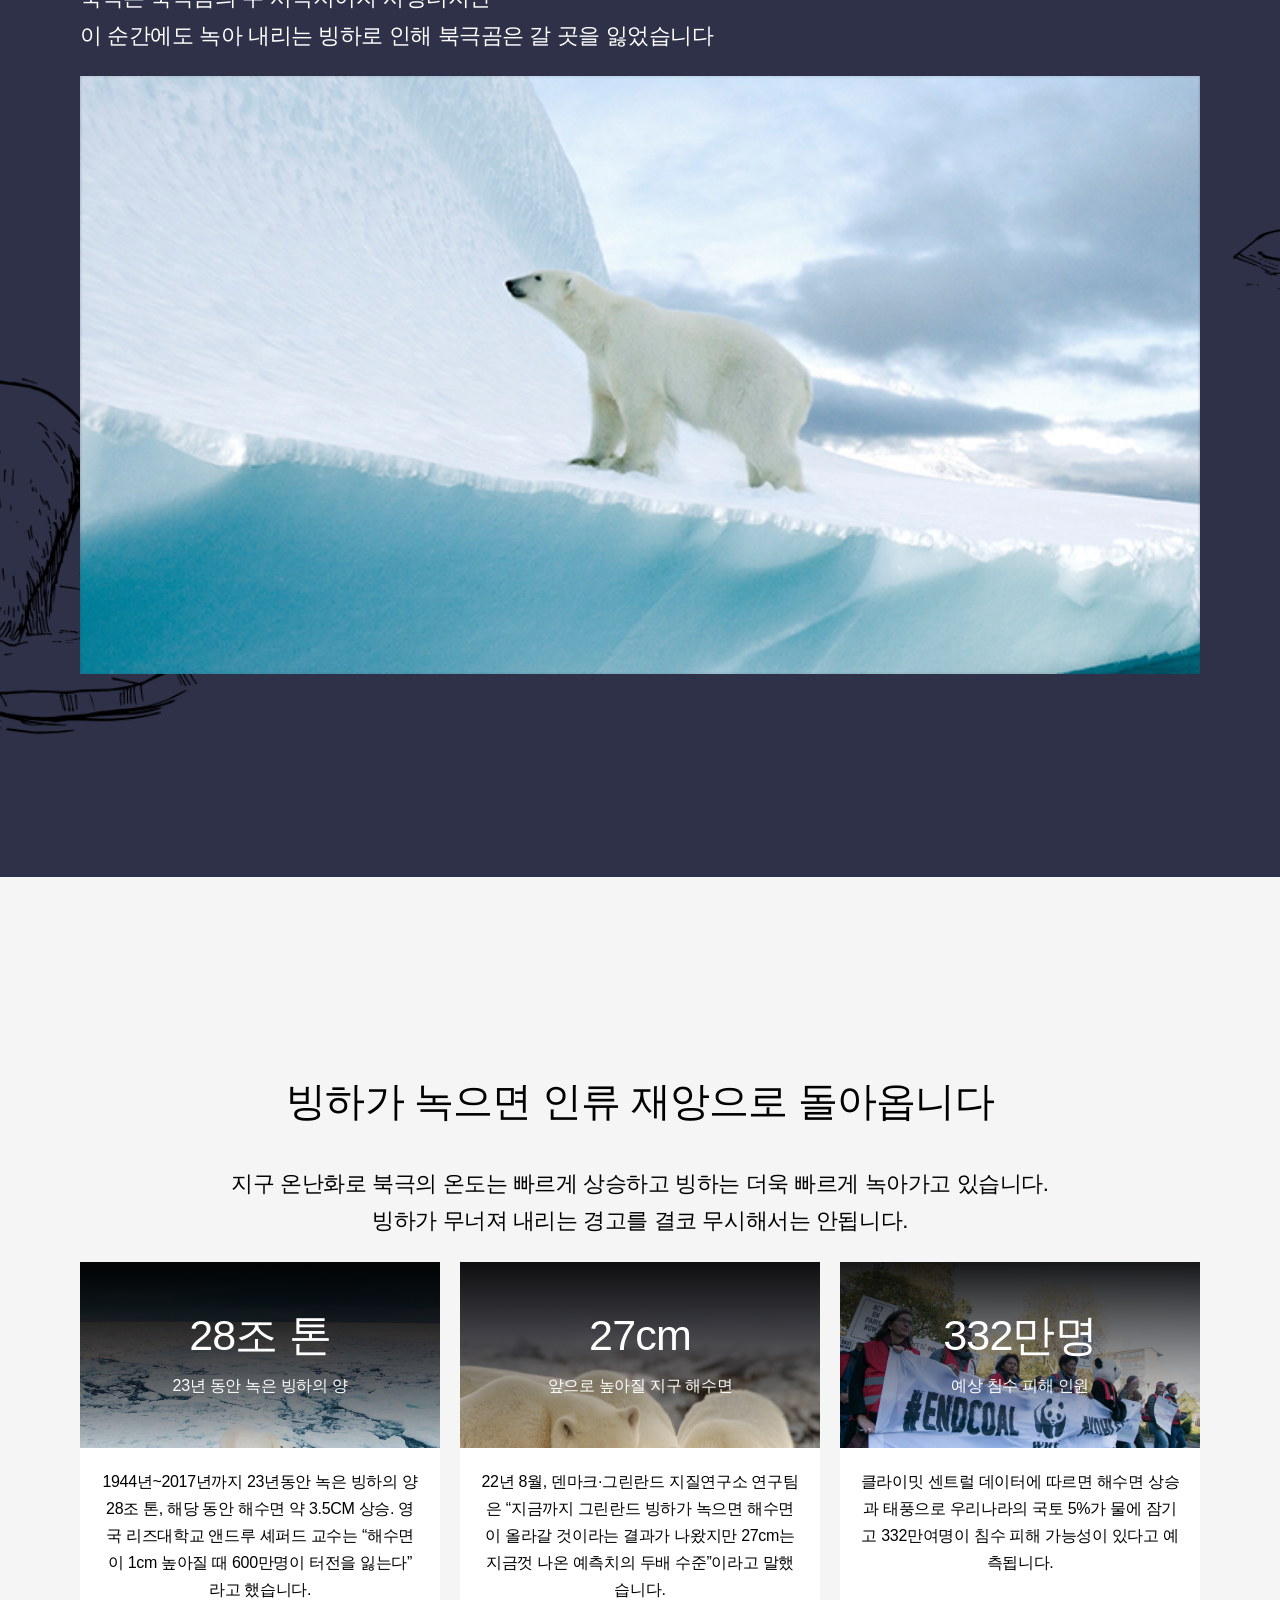
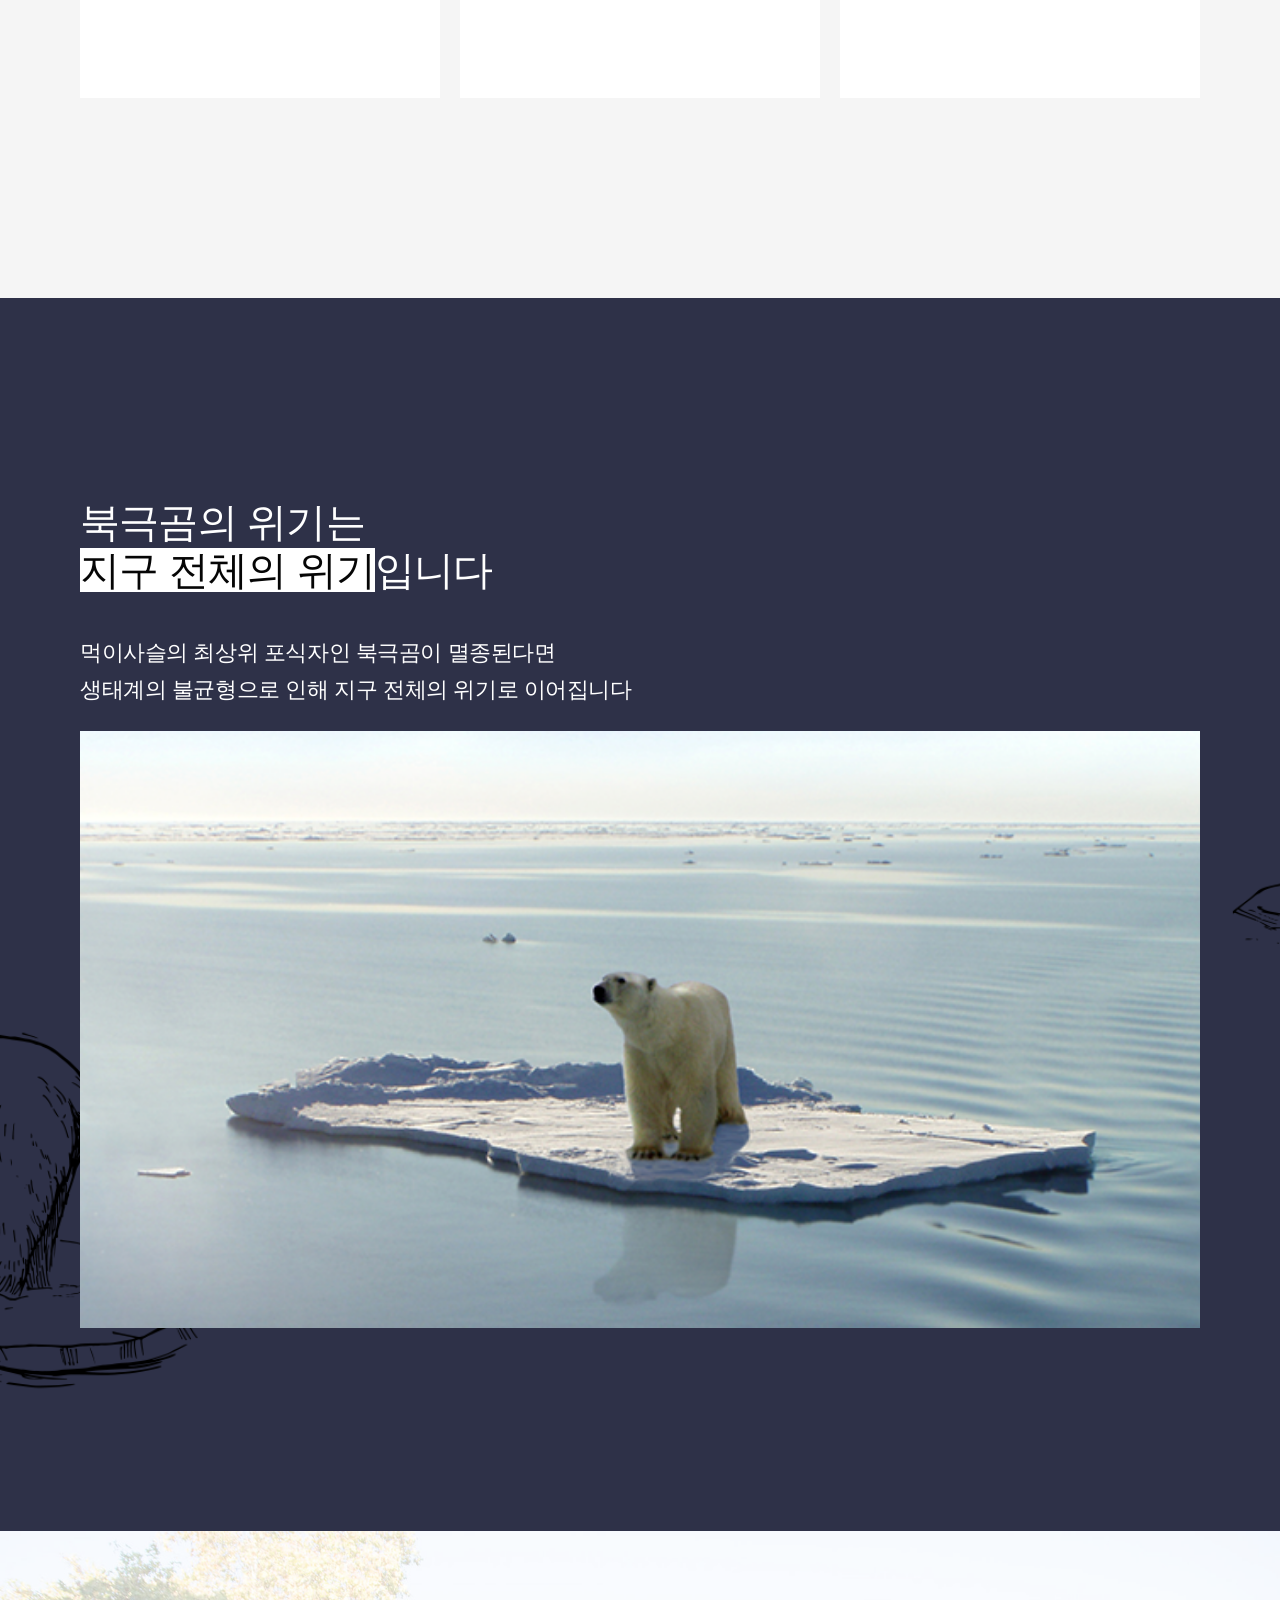
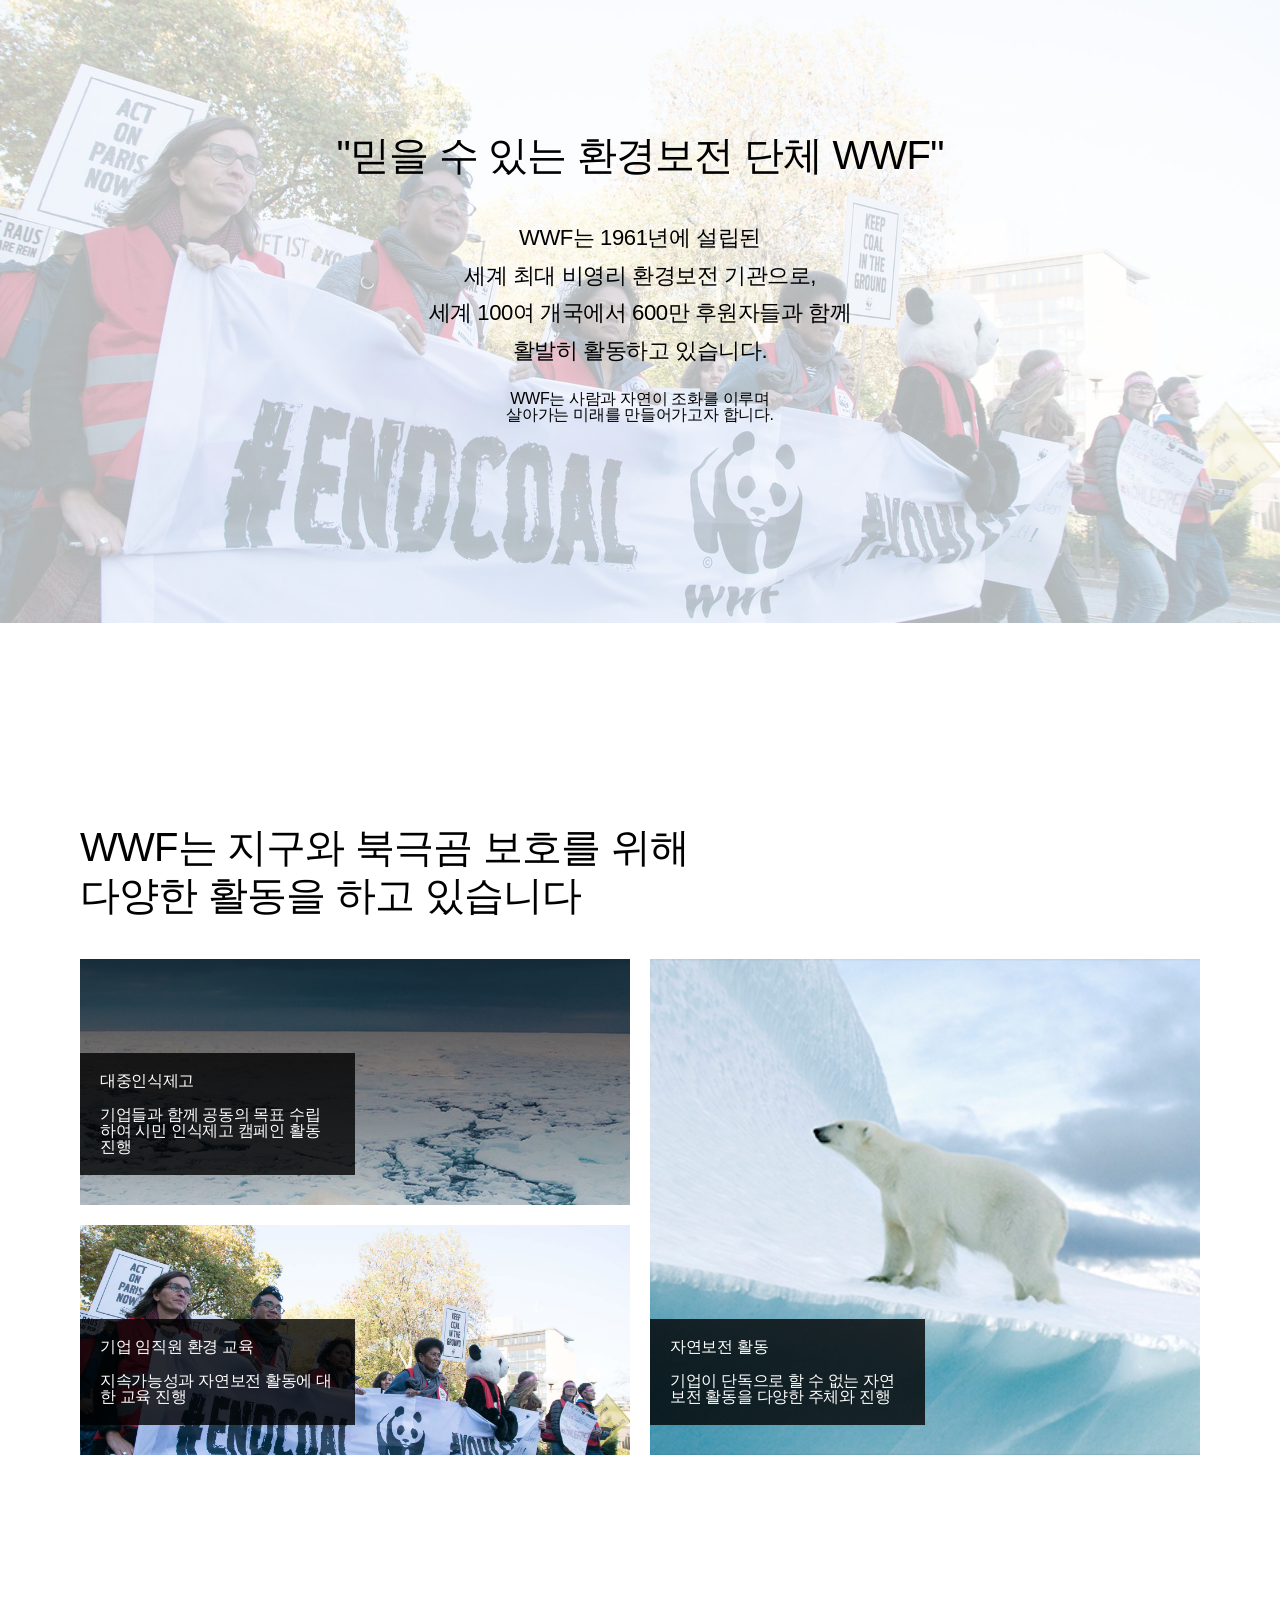
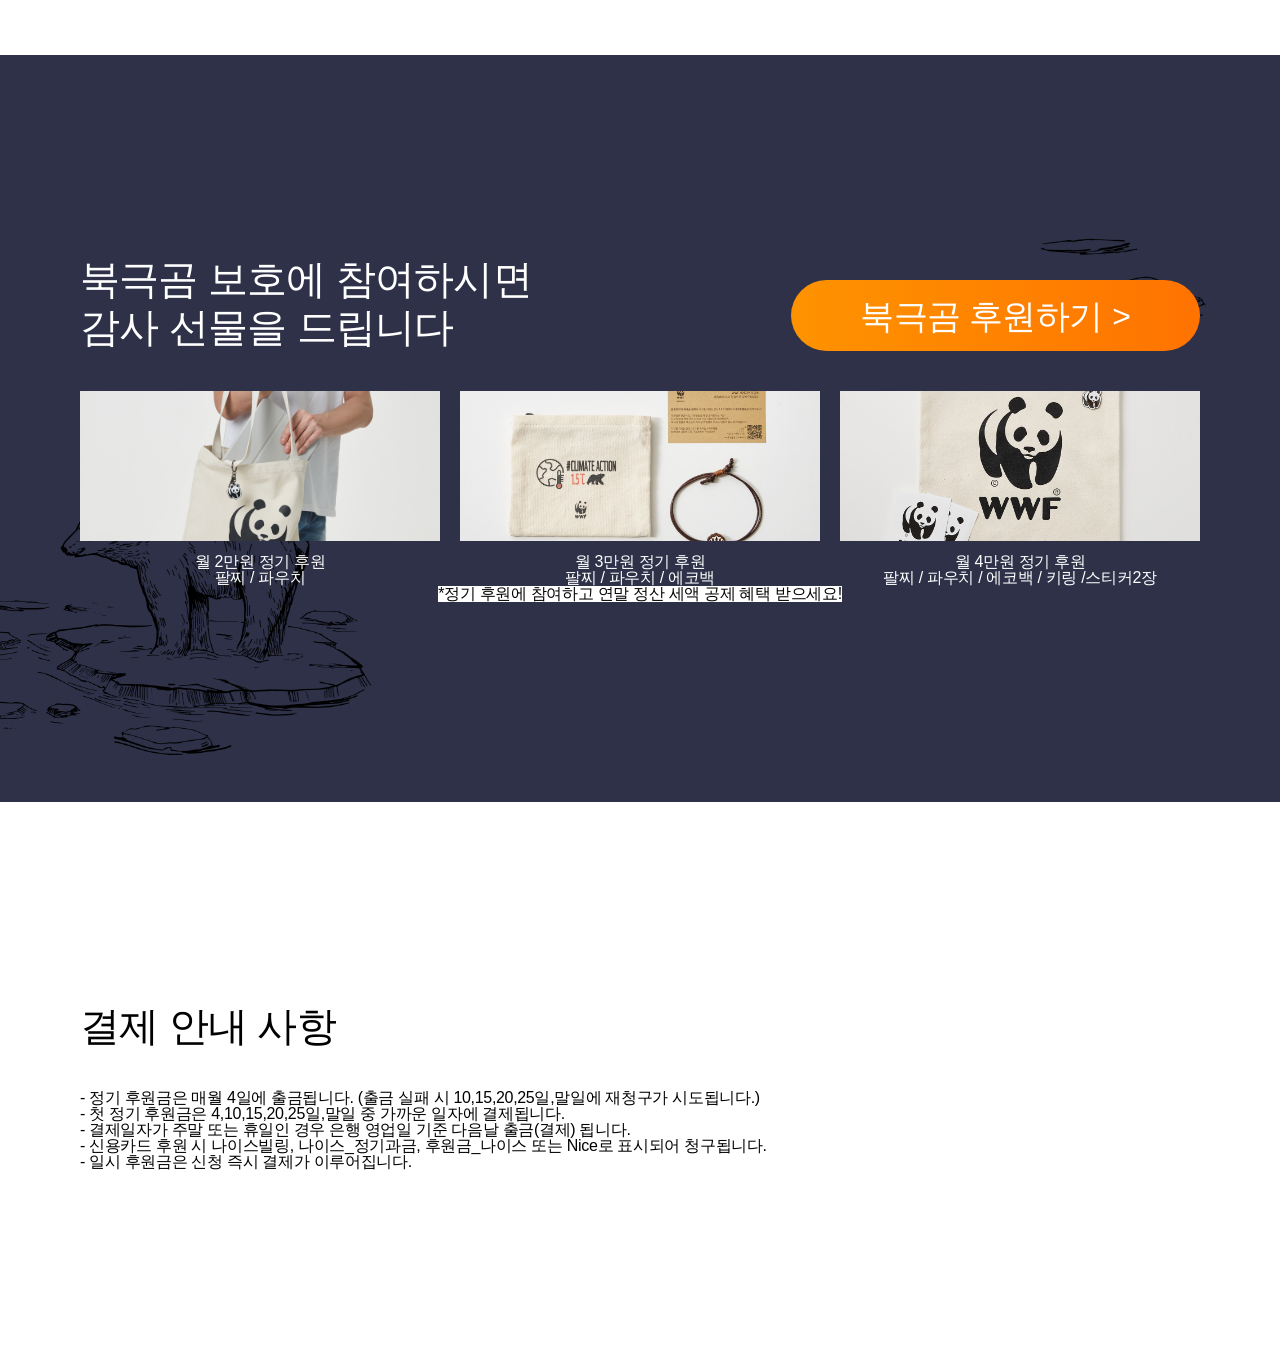
==== commit e5ec4769: "10행" ====
--- a/index.html
+++ b/index.html
@@ -149,7 +149,45 @@
             </div>
         </div>
         <!-- 9행 선물정보 -->
+        <div class="container gift_bg">
+            <div class="contents gift">
+                <div class="title">
+                    <h1>북극곰 보호에 참여하시면<br>감사 선물을 드립니다</h1>
+                    <a href="#" class="sponsor_btn"><em>북극곰 후원하기</em><!-- after --></a>
+                </div>
+                <ul class="gift_list">
+                    <li><!-- img -->
+                        <p class="photo"><img src="./images/freebie1.jpg" alt=""></p>
+                        <h2>월 2만원 정기 후원</h2>
+                        <p>팔찌 / 파우치</p>
+                    </li>
+                    <li>
+                        <p class="photo"><!-- bg --></p>
+                        <h2>월 3만원 정기 후원</h2>
+                        <p>팔찌 / 파우치 / 에코백</p>
+                    </li>
+                    <li>
+                        <p class="photo"><!-- bg --></p>
+                        <h2>월 4만원 정기 후원</h2>
+                        <p>팔찌 / 파우치 / 에코백 / 키링 /스티커2장</p>
+                    </li>
+                </ul>
+                <p class="info">*정기 후원에 참여하고 연말 정산 세액 공제 혜택 받으세요!</p>
+            </div>
+        </div>
         <!-- 10행 안내 -->
+        <div class="container payment_bg">
+            <div class="contents payment">
+                <h1>결제 안내 사항</h1>
+                <ul>
+                    <li>- 정기 후원금은 매월 4일에 출금됩니다. (출금 실패 시 10,15,20,25일,말일에 재청구가 시도됩니다.)</li>
+                    <li>- 첫 정기 후원금은 4,10,15,20,25일,말일 중 가까운 일자에 결제됩니다.</li>
+                    <li>- 결제일자가 주말 또는 휴일인 경우 은행 영업일 기준 다음날 출금(결제) 됩니다.</li>
+                    <li>- 신용카드 후원 시 나이스빌링, 나이스_정기과금, 후원금_나이스 또는 Nice로 표시되어 청구됩니다.</li>
+                    <li>- 일시 후원금은 신청 즉시 결제가 이루어집니다.</li>
+                </ul>
+            </div>
+        </div>
     </div>
 </body>
 </html>
--- a/styles/index.css
+++ b/styles/index.css
@@ -129,4 +129,89 @@
 }
 #wrap .crisis_bg .crisis h1 {color:#fff;}
 #wrap .crisis_bg .crisis h1+p {color:#fff;}
-#wrap .crisis_bg .crisis p img {width:100%;}+#wrap .crisis_bg .crisis p img {width:100%;}
+/* -----------------------------------------------7행 */
+#wrap .wwf_bg {
+    background-image: url(../images/wwf.jpg);
+    position:relative;
+}
+#wrap .wwf_bg::before {
+    position:absolute; content:''; display:block;
+    width:100%; height:100%; left:0; top:0;
+    background:rgba(255,255,255,0.7); z-index:9;
+}
+#wrap .wwf_bg .wwf {
+    position:relative; z-index:10; text-align:center;
+}
+#wrap .wwf_bg .wwf h1 {}
+#wrap .wwf_bg .wwf p {}
+/* -----------------------------------------------8행 */
+#wrap .activity_bg {}
+#wrap .activity_bg .activity {}
+#wrap .activity_bg .activity h1 {}
+#wrap .activity_bg .activity .details {
+    display:grid; gap:20px;
+    grid-template-areas:
+        'public'
+        'corporation'
+        'nature';
+}
+#wrap .activity_bg .activity .details li {
+    background-size:cover; background-position:center;
+    padding-top:94px;
+}
+#wrap .activity_bg .activity .details li:nth-child(1) {
+    grid-area:public;/* 대중-grid 2차원 정렬을 위한 자식 이름 짓기 */
+    background-image:url(../images/warming_28t.png);
+}
+#wrap .activity_bg .activity .details li:nth-child(2) {
+    grid-area:corporation;/* 기업 */
+    background-image:url(../images/wwf.jpg);
+}
+#wrap .activity_bg .activity .details li:nth-child(3) {
+    grid-area:nature;/* 자연 */
+    background-image:url(../images/reduction_50.png);
+}
+#wrap .activity_bg .activity .details li .txt {
+    background-color:rgba(0,0,0,0.8);
+    padding:20px;
+}
+#wrap .activity_bg .activity .details li .txt * {color:#fff;}
+#wrap .activity_bg .activity .details li .txt dt {margin-bottom:18px;}
+#wrap .activity_bg .activity .details li .txt dd {}
+/* -----------------------------------------------9행 감사선물 */
+#wrap .gift_bg {
+    background-image:url(../images/reduction_50_bg.png);
+}
+#wrap .gift_bg .gift {text-align:center;}
+#wrap .gift_bg .gift .title {display:flex; flex-flow:column nowrap;}
+#wrap .gift_bg .gift .title h1 {text-align:left; color:#fff;}
+#wrap .gift_bg .gift .title .sponsor_btn {margin:0;}
+#wrap .gift_bg .gift .title .sponsor_btn em {}
+#wrap .gift_bg .gift .gift_list {
+    display:grid; gap:20px;
+    grid-template-areas:
+        'sponser2'
+        'sponser3'
+        'sponser4';
+}
+#wrap .gift_bg .gift .gift_list li {}
+#wrap .gift_bg .gift .gift_list li:nth-child(1) {grid-area:sponser2;}
+#wrap .gift_bg .gift .gift_list li:nth-child(2) {grid-area:sponser3;}
+#wrap .gift_bg .gift .gift_list li:nth-child(3) {grid-area:sponser4;}
+#wrap .gift_bg .gift .gift_list li:nth-child(2) .photo {background-image: url(../images/freebie2.jpg);}
+#wrap .gift_bg .gift .gift_list li:nth-child(3) .photo {background-image: url(../images/freebie3.jpg);}
+#wrap .gift_bg .gift .gift_list li .photo {
+    height:150px; overflow:hidden;
+    background-size:cover; background-position: center;
+}
+#wrap .gift_bg .gift .gift_list li .photo img {width:100%; transform:translateY(-100px);}/* 1열 */
+#wrap .gift_bg .gift .gift_list li h2 {margin-top:13px;}
+#wrap .gift_bg .gift .gift_list li h2+p {}
+#wrap .gift_bg .gift .gift_list li h2,
+#wrap .gift_bg .gift .gift_list li h2+p {text-align:center; color:#fff;}
+#wrap .gift_bg .gift .info {
+    background-color:#fff; color:#050505;
+    display:inline-block;
+}
+/* -----------------------------------------------10행 결제 안내 */
--- a/styles/responsive.css
+++ b/styles/responsive.css
@@ -21,6 +21,19 @@
     #wrap .humanity_bg .humanity .list li dl dt {font-size:2.69rem;}
     #wrap .humanity_bg .humanity .list li .txt {height:250px;}
     #wrap .humanity_bg .humanity .list li .txt p {font-size:1rem;}
+    /* -----------------------------------------9행 */
+    #wrap .gift_bg .gift .title {
+        flex-flow:row nowrap;
+        justify-content:space-between;
+        align-items:flex-end; margin:0 0 40px;
+    }
+    #wrap .gift_bg .gift .title h1 {margin:0;}
+    #wrap .gift_bg .gift .gift_list {
+        grid-template-areas:
+            'sponser2 sponser3'
+            'sponser4 sponser4';
+        grid-template-columns: 1fr 1fr;
+    }
 }/* 860~1023 */
 @media screen and (min-width:1024px) {
     #wrap .intro {padding:410px 0 100px;}
@@ -35,6 +48,25 @@
     #wrap .quiz_bg .quiz .quiz_list #quiz_frm ul li label  {
         background-size:28px; display:block; line-height: 2;
     }
+    /* -----------------------------------------------8행 */
+    #wrap .activity_bg .activity .details {
+        grid-template-areas:
+            'public nature '
+            'corporation nature';
+        grid-template-columns:1fr 1fr;
+    }
+    #wrap .activity_bg .activity .details li {position:relative; padding-bottom:30px;}
+    #wrap .activity_bg .activity .details li .txt {width:50%;}
+    #wrap .activity_bg .activity .details li:last-child .txt {
+        position:absolute; left:0; bottom:30px;
+    }
+    /* -------------------------------------9행 */
+    #wrap .gift_bg .gift .gift_list {
+        grid-template-areas:
+            'sponser2 sponser3 sponser4';
+        grid-template-columns: 1fr 1fr 1fr;
+    }
+    #wrap .gift_bg .gift .gift_list li .photo img {transform:translateY(0);}
 }/* 1024~1249 */
 @media screen and (min-width:1250px) {
     #wrap .intro {padding:447px 0 100px;}
